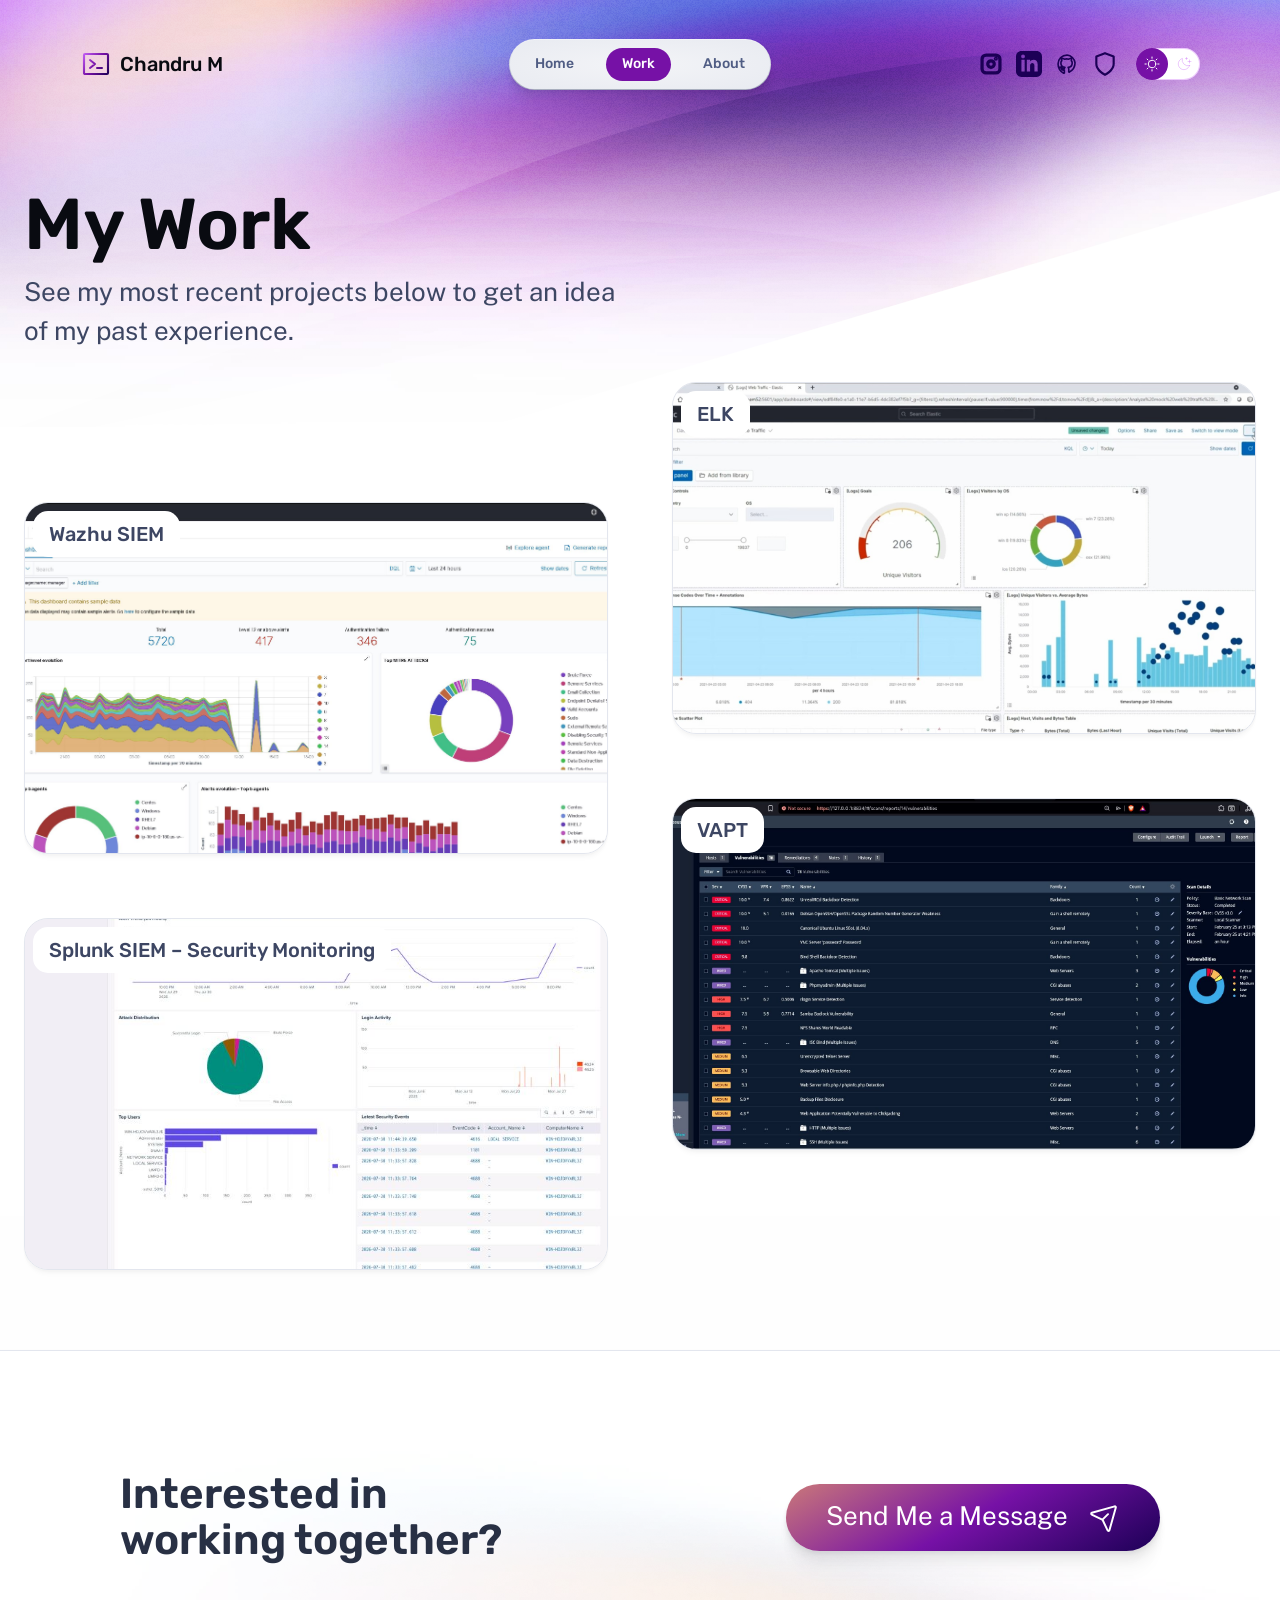
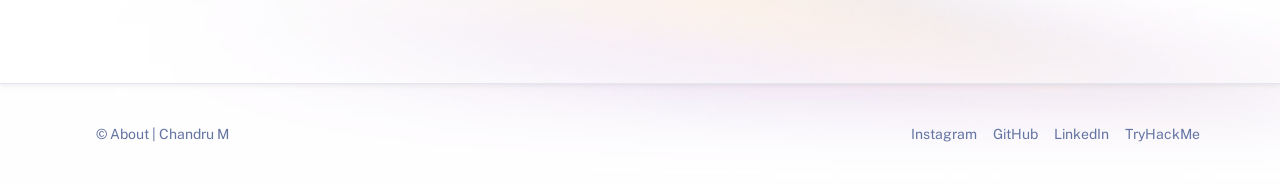
==== work/index.html @ 2ac4d1a2 "Final Commit" ====
<!-- This is the work page of Chandru M Portfolio website. It contains the work section and related content. -->
<!doctype html>
<html lang="en" data-astro-cid-37fxchfa>
  <head>
    <meta charset="UTF-8" />
    <meta
      name="description"
      property="og:description"
      content="Learn about Chandru M's most recent projects"
    />
    <meta name="viewport" content="width=device-width" />
    <meta name="generator" content="Astro v5.17.2" />
    <title>My Work | Chandru M</title>
    <link rel="icon" type="image/svg+xml" href="/favC.svg" />
    <link rel="preconnect" href="https://fonts.googleapis.com" />
    <link rel="preconnect" href="https://fonts.gstatic.com" crossorigin />
    <link
      href="https://fonts.googleapis.com/css2?family=Public+Sans:ital,wght@0,400;0,700;1,400&family=Rubik:wght@500;600&display=swap"
      rel="stylesheet"
    />
    <script>
      // This code is inlined in the head to make dark mode instant & blocking.
      const getThemePreference = () => {
        if (
          typeof localStorage !== "undefined" &&
          localStorage.getItem("theme")
        ) {
          return localStorage.getItem("theme");
        }
        return window.matchMedia("(prefers-color-scheme: dark)").matches
          ? "dark"
          : "light";
      };
      const isDark = getThemePreference() === "dark";
      document.documentElement.classList[isDark ? "add" : "remove"](
        "theme-dark",
      );

      if (typeof localStorage !== "undefined") {
        // Watch the document element and persist user preference when it changes.
        const observer = new MutationObserver(() => {
          const isDark =
            document.documentElement.classList.contains("theme-dark");
          localStorage.setItem("theme", isDark ? "dark" : "light");
        });
        observer.observe(document.documentElement, {
          attributes: true,
          attributeFilter: ["class"],
        });
      }
    </script>
    <style>
      a[data-astro-cid-balv45lp] {
        position: relative;
        display: flex;
        place-content: center;
        text-align: center;
        padding: 0.56em 2em;
        gap: 0.8em;
        color: var(--accent-text-over);
        text-decoration: none;
        line-height: 1.1;
        border-radius: 999rem;
        overflow: hidden;
        background: var(--gradient-accent-orange);
        box-shadow: var(--shadow-md);
        white-space: nowrap;
      }
      @media (min-width: 20em) {
        a[data-astro-cid-balv45lp] {
          font-size: var(--text-lg);
        }
      }
      a[data-astro-cid-balv45lp]:after {
        content: "";
        position: absolute;
        inset: 0;
        pointer-events: none;
        transition: background-color var(--theme-transition);
        mix-blend-mode: overlay;
      }
      a[data-astro-cid-balv45lp]:focus:after,
      a[data-astro-cid-balv45lp]:hover:after {
        background-color: hsla(var(--gray-999-basis), 0.3);
      }
      @media (min-width: 50em) {
        a[data-astro-cid-balv45lp] {
          padding: 1.125rem 2.5rem;
          font-size: var(--text-xl);
        }
      }
      aside[data-astro-cid-rcdzuq3a] {
        display: flex;
        flex-direction: column;
        align-items: center;
        gap: 3rem;
        border-top: 1px solid var(--gray-800);
        border-bottom: 1px solid var(--gray-800);
        padding: 5rem 1.5rem;
        background-color: var(--gray-999_40);
        box-shadow: var(--shadow-sm);
      }
      h2[data-astro-cid-rcdzuq3a] {
        font-size: var(--text-xl);
        text-align: center;
        max-width: 15ch;
      }
      @media (min-width: 50em) {
        aside[data-astro-cid-rcdzuq3a] {
          padding: 7.5rem;
          flex-direction: row;
          flex-wrap: wrap;
          justify-content: space-between;
        }
        h2[data-astro-cid-rcdzuq3a] {
          font-size: var(--text-3xl);
          text-align: left;
        }
      }
      .grid[data-astro-cid-vc5tsdmu] {
        display: grid;
        grid-auto-rows: 1fr;
        gap: 1rem;
        list-style: none;
        padding: 0;
      }
      .grid[data-astro-cid-vc5tsdmu].small {
        grid-template-columns: 1fr 1fr;
        gap: 1.5rem;
      }
      .grid[data-astro-cid-vc5tsdmu].small > :last-child:nth-child(odd) {
        grid-column: 1 / 3;
      }
      @media (min-width: 50em) {
        .grid[data-astro-cid-vc5tsdmu] {
          grid-template-columns: 1fr 1fr;
          gap: 4rem;
        }
        .grid[data-astro-cid-vc5tsdmu].offset {
          --row-offset: 7.5rem;
          padding-bottom: var(--row-offset);
        }
        .grid[data-astro-cid-vc5tsdmu].offset > :nth-child(odd) {
          transform: translateY(var(--row-offset));
        }
        .grid[data-astro-cid-vc5tsdmu].offset > :last-child:nth-child(odd) {
          grid-column: 2 / 3;
          transform: none;
        }
        .grid[data-astro-cid-vc5tsdmu].small {
          display: flex;
          flex-wrap: wrap;
          justify-content: center;
          gap: 2rem;
        }
        .grid[data-astro-cid-vc5tsdmu].small > * {
          flex-basis: 20rem;
        }
      }
      .card[data-astro-cid-lgkm4u2a] {
        display: grid;
        grid-template: auto 1fr / auto 1fr;
        height: 11rem;
        background: var(--gradient-subtle);
        border: 1px solid var(--gray-800);
        border-radius: 0.75rem;
        overflow: hidden;
        box-shadow: var(--shadow-sm);
        text-decoration: none;
        font-family: var(--font-brand);
        font-size: var(--text-lg);
        font-weight: 500;
        transition: box-shadow var(--theme-transition);
      }
      .card[data-astro-cid-lgkm4u2a]:hover {
        box-shadow: var(--shadow-md);
      }
      .title[data-astro-cid-lgkm4u2a] {
        grid-area: 1 / 1 / 2 / 2;
        z-index: 1;
        margin: 0.5rem;
        padding: 0.5rem 1rem;
        background: var(--gray-999);
        color: var(--gray-200);
        border-radius: 0.375rem;
      }
      img[data-astro-cid-lgkm4u2a] {
        grid-area: 1 / 1 / 3 / 3;
        width: 100%;
        height: 100%;
        object-fit: cover;
      }
      @media (min-width: 50em) {
        .card[data-astro-cid-lgkm4u2a] {
          height: 22rem;
          border-radius: 1.5rem;
        }
        .title[data-astro-cid-lgkm4u2a] {
          border-radius: 0.9375rem;
        }
      }
    </style>
    <link rel="stylesheet" href="/_astro/about.C0K0_6nf.css" />
    <style>
      svg[data-astro-cid-patnjmll] {
        vertical-align: middle;
        width: var(--size, 1em);
        height: var(--size, 1em);
      }
    </style>
  </head>
  <body data-astro-cid-37fxchfa>
    <div class="stack backgrounds" data-astro-cid-37fxchfa>
      <nav data-astro-cid-dmqpwcec>
        <div class="menu-header" data-astro-cid-dmqpwcec>
          <a href="/" class="site-title" data-astro-cid-dmqpwcec>
            <svg
              xmlns="http://www.w3.org/2000/svg"
              width="40"
              height="40"
              viewBox="0 0 256 256"
              aria-hidden="true"
              stroke="url(#icon-gradient-flffnf41)"
              fill="url(#icon-gradient-flffnf41)"
              style="--size: 1.6em"
              class="astro-patnjmll"
              data-astro-cid-patnjmll
            >
              <g data-astro-cid-patnjmll>
                <path
                  fill="none"
                  stroke-linecap="round"
                  stroke-linejoin="round"
                  stroke-width="16"
                  d="m80 96 40 32-40 32m56 0h40"
                />
                <rect
                  width="192"
                  height="160"
                  x="32"
                  y="48"
                  fill="none"
                  stroke-linecap="round"
                  stroke-linejoin="round"
                  stroke-width="16.97"
                  rx="8.5"
                />
              </g>
              <linearGradient
                id="icon-gradient-flffnf41"
                x1="23"
                x2="235"
                y1="43"
                y2="202"
                gradientUnits="userSpaceOnUse"
                data-astro-cid-patnjmll
              >
                <stop
                  stop-color="var(--gradient-stop-1)"
                  data-astro-cid-patnjmll
                ></stop>
                <stop
                  offset=".5"
                  stop-color="var(--gradient-stop-2)"
                  data-astro-cid-patnjmll
                ></stop>
                <stop
                  offset="1"
                  stop-color="var(--gradient-stop-3)"
                  data-astro-cid-patnjmll
                ></stop>
              </linearGradient>
            </svg>
            Chandru M
          </a>
          <menu-button data-astro-cid-dmqpwcec="true">
            <template data-astro-cid-dmqpwcec>
              <button
                class="menu-button"
                aria-expanded="false"
                data-astro-cid-dmqpwcec
              >
                <span class="sr-only" data-astro-cid-dmqpwcec>Menu</span>
                <svg
                  xmlns="http://www.w3.org/2000/svg"
                  width="40"
                  height="40"
                  viewBox="0 0 256 256"
                  aria-hidden="true"
                  stroke="currentcolor"
                  fill="currentcolor"
                  class="astro-patnjmll"
                  data-astro-cid-patnjmll
                >
                  <g data-astro-cid-patnjmll>
                    <path
                      stroke-linecap="round"
                      stroke-linejoin="round"
                      stroke-width="16"
                      d="M40 128h176M40 64h176M40 192h176"
                    />
                  </g>
                </svg>
              </button>
            </template>
          </menu-button>
        </div>
        <noscript>
          <ul class="nav-items" data-astro-cid-dmqpwcec>
            <li data-astro-cid-dmqpwcec>
              <a class="link" href="/" data-astro-cid-dmqpwcec> Home </a>
            </li>
            <li data-astro-cid-dmqpwcec>
              <a
                aria-current="page"
                class="link"
                href="/work/"
                data-astro-cid-dmqpwcec
              >
                Work
              </a>
            </li>
            <li data-astro-cid-dmqpwcec>
              <a class="link" href="/about/" data-astro-cid-dmqpwcec> About </a>
            </li>
          </ul>
        </noscript>
        <noscript>
          <div class="menu-footer" data-astro-cid-dmqpwcec>
            <div class="socials" data-astro-cid-dmqpwcec>
              <a
                href="https://www.instagram.com/chan.callisto"
                class="social"
                data-astro-cid-dmqpwcec
              >
                <span class="sr-only" data-astro-cid-dmqpwcec>Instagram</span>
                <svg
                  xmlns="http://www.w3.org/2000/svg"
                  width="40"
                  height="40"
                  viewBox="0 0 256 256"
                  aria-hidden="true"
                  stroke="currentcolor"
                  fill="currentcolor"
                  class="astro-patnjmll"
                  data-astro-cid-patnjmll
                >
                  <g data-astro-cid-patnjmll>
                    <path
                      fill="none"
                      stroke-linecap="round"
                      stroke-linejoin="round"
                      stroke-width="16"
                      d="M176,32H80A48,48,0,0,0,32,80v96a48,48,0,0,0,48,48h96a48,48,0,0,0,48-48V80A48,48,0,0,0,176,32Zm32,144a32,32,0,0,1-32,32H80a32,32,0,0,1-32-32V80A32,32,0,0,1,80,48h96a32,32,0,0,1,32,32ZM128,88a40,40,0,1,0,40,40A40,40,0,0,0,128,88Zm0,64a24,24,0,1,1,24-24A24,24,0,0,1,128,152ZM188,76a12,12,0,1,1-12-12A12,12,0,0,1,188,76Z"
                    />
                  </g>
                </svg>
              </a>
              <a
                href="https://www.linkedin.com/in/mchandruchan/"
                class="social"
                data-astro-cid-dmqpwcec
              >
                <span class="sr-only" data-astro-cid-dmqpwcec>LinkedIn</span>
                <svg
                  xmlns="http://www.w3.org/2000/svg"
                  width="40"
                  height="40"
                  viewBox="0 0 24 24"
                  aria-hidden="true"
                  fill="currentcolor"
                  class="astro-patnjmll"
                  data-astro-cid-patnjmll
                >
                  <g data-astro-cid-patnjmll>
                    <path
                      d="M19 0h-14c-2.761 0-5 2.239-5 5v14c0 2.761 2.239 5 5 5h14c2.762 0 5-2.239 5-5v-14c0-2.761-2.238-5-5-5zm-11 19h-3v-11h3v11zm-1.5-12.268c-.966 0-1.75-.79-1.75-1.764s.784-1.764 1.75-1.764 1.75.79 1.75 1.764-.783 1.764-1.75 1.764zm13.5 12.268h-3v-5.604c0-3.368-4-3.113-4 0v5.604h-3v-11h3v1.765c1.396-2.586 7-2.777 7 2.476v6.759z"
                    />
                  </g>
                </svg>
              </a>
              <a
                href="https://github.com/mchandru-root"
                class="social"
                data-astro-cid-dmqpwcec
              >
                <span class="sr-only" data-astro-cid-dmqpwcec>GitHub</span>
                <svg
                  xmlns="http://www.w3.org/2000/svg"
                  width="40"
                  height="40"
                  viewBox="0 0 256 256"
                  aria-hidden="true"
                  stroke="currentcolor"
                  fill="currentcolor"
                  class="astro-patnjmll"
                  data-astro-cid-patnjmll
                >
                  <g data-astro-cid-patnjmll>
                    <path
                      fill="none"
                      stroke-linecap="round"
                      stroke-linejoin="round"
                      stroke-width="16"
                      d="M128,40A88,88,0,0,0,40,128c0,39.5,22.7,73.6,55.4,90.4a4.4,4.4,0,0,0,6.6-4.1V187.1c-24.5,5.3-29.7-11.8-29.7-11.8-4-10.2-9.8-12.9-9.8-12.9-8-5.5.6-5.4.6-5.4,8.8.6,13.5,9.1,13.5,9.1,7.9,13.5,20.7,9.6,25.7,7.3,0.8-5.7,3.1-9.6,5.6-11.8-19.5-2.2-40.1-9.8-40.1-43.5,0-9.6,3.4-17.4,9.1-23.5-0.9-2.2-3.9-11.1.9-23.1,0,0,7.4-2.4,24.2,9a84.4,84.4,0,0,1,44,0c16.8-11.4,24.2-9,24.2-9,4.8,12,.8,20.9,0,23.1,5.7,6.1,9.1,13.9,9.1,23.5,0,33.8-20.6,41.2-40.2,43.4,3.2,2.8,6.1,8.2,6.1,16.6v24.6a4.4,4.4,0,0,0,6.6,4.1c32.7-16.8,55.4-50.9,55.4-90.4A88,88,0,0,0,128,40Z"
                    />
                  </g>
                </svg>
              </a>
              <a
                href="https://tryhackme.com/p/ROOT51"
                class="social"
                data-astro-cid-dmqpwcec
              >
                <span class="sr-only" data-astro-cid-dmqpwcec>TryHackMe</span>
                <svg
                  xmlns="http://www.w3.org/2000/svg"
                  width="40"
                  height="40"
                  viewBox="0 0 24 24"
                  aria-hidden="true"
                  fill="none"
                  stroke="currentcolor"
                  stroke-width="2"
                  stroke-linecap="round"
                  stroke-linejoin="round"
                  class="astro-patnjmll"
                  data-astro-cid-patnjmll
                >
                  <path d="M12 22s8-4 8-10V5l-8-3-8 3v7c0 6 8 10 8 10z" />
                </svg>
              </a>
            </div>
          </div>
        </noscript>
        <div id="menu-content" hidden data-astro-cid-dmqpwcec>
          <ul class="nav-items" data-astro-cid-dmqpwcec>
            <li data-astro-cid-dmqpwcec>
              <a class="link" href="/" data-astro-cid-dmqpwcec> Home </a>
            </li>
            <li data-astro-cid-dmqpwcec>
              <a
                aria-current="page"
                class="link"
                href="/work/"
                data-astro-cid-dmqpwcec
              >
                Work
              </a>
            </li>
            <li data-astro-cid-dmqpwcec>
              <a class="link" href="/about/" data-astro-cid-dmqpwcec> About </a>
            </li>
          </ul>
          <div class="menu-footer" data-astro-cid-dmqpwcec>
            <div class="socials" data-astro-cid-dmqpwcec>
              <a
                href="https://www.instagram.com/chan.callisto"
                class="social"
                data-astro-cid-dmqpwcec
              >
                <span class="sr-only" data-astro-cid-dmqpwcec>Instagram</span>
                <svg
                  xmlns="http://www.w3.org/2000/svg"
                  width="40"
                  height="40"
                  viewBox="0 0 256 256"
                  aria-hidden="true"
                  stroke="currentcolor"
                  fill="currentcolor"
                  class="astro-patnjmll"
                  data-astro-cid-patnjmll
                >
                  <g data-astro-cid-patnjmll>
                    <path
                      fill="none"
                      stroke-linecap="round"
                      stroke-linejoin="round"
                      stroke-width="16"
                      d="M176,32H80A48,48,0,0,0,32,80v96a48,48,0,0,0,48,48h96a48,48,0,0,0,48-48V80A48,48,0,0,0,176,32Zm32,144a32,32,0,0,1-32,32H80a32,32,0,0,1-32-32V80A32,32,0,0,1,80,48h96a32,32,0,0,1,32,32ZM128,88a40,40,0,1,0,40,40A40,40,0,0,0,128,88Zm0,64a24,24,0,1,1,24-24A24,24,0,0,1,128,152ZM188,76a12,12,0,1,1-12-12A12,12,0,0,1,188,76Z"
                    />
                  </g>
                </svg>
              </a>
              <a
                href="https://www.linkedin.com/in/mchandruchan/"
                class="social"
                data-astro-cid-dmqpwcec
              >
                <span class="sr-only" data-astro-cid-dmqpwcec>LinkedIn</span>
                <svg
                  xmlns="http://www.w3.org/2000/svg"
                  width="40"
                  height="40"
                  viewBox="0 0 24 24"
                  aria-hidden="true"
                  fill="currentcolor"
                  class="astro-patnjmll"
                  data-astro-cid-patnjmll
                >
                  <g data-astro-cid-patnjmll>
                    <path
                      d="M19 0h-14c-2.761 0-5 2.239-5 5v14c0 2.761 2.239 5 5 5h14c2.762 0 5-2.239 5-5v-14c0-2.761-2.238-5-5-5zm-11 19h-3v-11h3v11zm-1.5-12.268c-.966 0-1.75-.79-1.75-1.764s.784-1.764 1.75-1.764 1.75.79 1.75 1.764-.783 1.764-1.75 1.764zm13.5 12.268h-3v-5.604c0-3.368-4-3.113-4 0v5.604h-3v-11h3v1.765c1.396-2.586 7-2.777 7 2.476v6.759z"
                    />
                  </g>
                </svg>
              </a>
              <a
                href="https://github.com/mchandru-root"
                class="social"
                data-astro-cid-dmqpwcec
              >
                <span class="sr-only" data-astro-cid-dmqpwcec>GitHub</span>
                <svg
                  xmlns="http://www.w3.org/2000/svg"
                  width="40"
                  height="40"
                  viewBox="0 0 256 256"
                  aria-hidden="true"
                  stroke="currentcolor"
                  fill="currentcolor"
                  class="astro-patnjmll"
                  data-astro-cid-patnjmll
                >
                  <g data-astro-cid-patnjmll>
                    <path
                      fill="none"
                      stroke-linecap="round"
                      stroke-linejoin="round"
                      stroke-width="16"
                      d="M128,40A88,88,0,0,0,40,128c0,39.5,22.7,73.6,55.4,90.4a4.4,4.4,0,0,0,6.6-4.1V187.1c-24.5,5.3-29.7-11.8-29.7-11.8-4-10.2-9.8-12.9-9.8-12.9-8-5.5.6-5.4.6-5.4,8.8.6,13.5,9.1,13.5,9.1,7.9,13.5,20.7,9.6,25.7,7.3,0.8-5.7,3.1-9.6,5.6-11.8-19.5-2.2-40.1-9.8-40.1-43.5,0-9.6,3.4-17.4,9.1-23.5-0.9-2.2-3.9-11.1.9-23.1,0,0,7.4-2.4,24.2,9a84.4,84.4,0,0,1,44,0c16.8-11.4,24.2-9,24.2-9,4.8,12,.8,20.9,0,23.1,5.7,6.1,9.1,13.9,9.1,23.5,0,33.8-20.6,41.2-40.2,43.4,3.2,2.8,6.1,8.2,6.1,16.6v24.6a4.4,4.4,0,0,0,6.6,4.1c32.7-16.8,55.4-50.9,55.4-90.4A88,88,0,0,0,128,40Z"
                    />
                  </g>
                </svg>
              </a>
              <a
                href="https://tryhackme.com/p/ROOT51"
                class="social"
                data-astro-cid-dmqpwcec
              >
                <span class="sr-only" data-astro-cid-dmqpwcec>TryHackMe</span>
                <svg
                  xmlns="http://www.w3.org/2000/svg"
                  width="40"
                  height="40"
                  viewBox="0 0 24 24"
                  aria-hidden="true"
                  fill="none"
                  stroke="currentcolor"
                  stroke-width="2"
                  stroke-linecap="round"
                  stroke-linejoin="round"
                  class="astro-patnjmll"
                  data-astro-cid-patnjmll
                >
                  <path d="M12 22s8-4 8-10V5l-8-3-8 3v7c0 6 8 10 8 10z" />
                </svg>
              </a>
            </div>
            <div class="theme-toggle" data-astro-cid-dmqpwcec>
              <theme-toggle data-astro-cid-x3pjskd3="true">
                <button data-astro-cid-x3pjskd3>
                  <span class="sr-only" data-astro-cid-x3pjskd3
                    >Dark theme</span
                  >
                  <span class="icon light" data-astro-cid-x3pjskd3
                    ><svg
                      xmlns="http://www.w3.org/2000/svg"
                      width="40"
                      height="40"
                      viewBox="0 0 256 256"
                      aria-hidden="true"
                      stroke="currentcolor"
                      fill="currentcolor"
                      class="astro-patnjmll"
                      data-astro-cid-patnjmll
                    >
                      <g data-astro-cid-patnjmll>
                        <circle
                          cx="128"
                          cy="128"
                          r="60"
                          fill="none"
                          stroke-linecap="round"
                          stroke-linejoin="round"
                          stroke-width="16"
                        />
                        <path
                          fill="none"
                          stroke-linecap="round"
                          stroke-linejoin="round"
                          stroke-width="16"
                          d="M128 36V16M63 63 49 49m-13 79H16m47 65-14 14m79 13v20m65-47 14 14m13-79h20m-47-65 14-14"
                        />
                      </g>
                    </svg>
                  </span>
                  <span class="icon dark" data-astro-cid-x3pjskd3
                    ><svg
                      xmlns="http://www.w3.org/2000/svg"
                      width="40"
                      height="40"
                      viewBox="0 0 256 256"
                      aria-hidden="true"
                      stroke="currentcolor"
                      fill="currentcolor"
                      class="astro-patnjmll"
                      data-astro-cid-patnjmll
                    >
                      <g data-astro-cid-patnjmll>
                        <path
                          fill="none"
                          stroke-linecap="round"
                          stroke-linejoin="round"
                          stroke-width="16"
                          d="M216 112V64m24 24h-48m-24-64v32m16-16h-32m65 113A92 92 0 0 1 103 39h0a92 92 0 1 0 114 114Z"
                        />
                      </g>
                    </svg>
                  </span>
                </button>
              </theme-toggle>
              <script type="module">
                class n extends HTMLElement {
                  constructor() {
                    super();
                    const e = this.querySelector("button"),
                      t = (s) => {
                        (document.documentElement.classList[
                          s ? "add" : "remove"
                        ]("theme-dark"),
                          e.setAttribute("aria-pressed", String(s)));
                      };
                    (e.addEventListener("click", () => t(!this.isDark())),
                      t(this.isDark()));
                  }
                  isDark() {
                    return document.documentElement.classList.contains(
                      "theme-dark",
                    );
                  }
                }
                customElements.define("theme-toggle", n);
              </script>
            </div>
          </div>
        </div>
      </nav>
      <script type="module">
        class i extends HTMLElement {
          constructor() {
            (super(),
              this.appendChild(
                this.querySelector("template").content.cloneNode(!0),
              ));
            const n = this.querySelector("button"),
              t = document.getElementById("menu-content");
            ((t.hidden = !0), t.classList.add("menu-content"));
            const d = (e) => {
              (n.setAttribute("aria-expanded", e ? "true" : "false"),
                (t.hidden = !e));
            };
            n.addEventListener("click", () => d(t.hidden));
            const s = (e) => {
                (d(e.matches), (n.hidden = e.matches));
              },
              c = window.matchMedia("(min-width: 50em)");
            (s(c), c.addEventListener("change", s));
          }
        }
        customElements.define("menu-button", i);
      </script>
      <div class="stack gap-20">
        <main class="wrapper stack gap-8">
          <div class="hero stack gap-4 start" data-astro-cid-bbe6dxrz>
            <div class="stack gap-2" data-astro-cid-bbe6dxrz>
              <h1 class="title" data-astro-cid-bbe6dxrz>My Work</h1>
              <p class="tagline" data-astro-cid-bbe6dxrz>
                See my most recent projects below to get an idea of my past
                experience.
              </p>
            </div>
          </div>
          <ul class="grid offset" data-astro-cid-vc5tsdmu>
            <li>
              <a
                class="card"
                href="/work/nested/duvet-genius"
                data-astro-cid-lgkm4u2a
              >
                <span class="title" data-astro-cid-lgkm4u2a>Wazhu SIEM</span>
                <img
                  src="/assets/wazhu.jpg"
                  alt="Pearls of silky soft white cotton, bubble up under vibrant lighting"
                  loading="lazy"
                  decoding="async"
                  data-astro-cid-lgkm4u2a
                />
              </a>
            </li>
            <li>
              <a
                class="card"
                href="/work/markdown-mystery-tour"
                data-astro-cid-lgkm4u2a
              >
                <span class="title" data-astro-cid-lgkm4u2a
                  >ELK</span
                >
                <img
                  src="/assets/elk.jpg"
                  alt="Iridescent ripples of a bright blue and pink liquid"
                  loading="lazy"
                  decoding="async"
                  data-astro-cid-lgkm4u2a
                />
              </a>
            </li>
            <li>
              <a class="card" href="/work/bloom-box" data-astro-cid-lgkm4u2a>
                <span class="title" data-astro-cid-lgkm4u2a>Splunk SIEM – Security Monitoring</span>
                <img
                  src="/assets/splunk.jpg"
                  alt="A bright pink sheet of paper used to wrap flowers curves in front of rich blue background"
                  loading="lazy"
                  decoding="async"
                  data-astro-cid-lgkm4u2a
                />
              </a>
            </li>
            <li>
              <a class="card" href="/work/h20" data-astro-cid-lgkm4u2a>
                <span class="title" data-astro-cid-lgkm4u2a>VAPT</span>
                <img
                  src="/assets/nessus.jpg"
                  alt="Soft pink and baby blue water ripples together in a subtle texture."
                  loading="lazy"
                  decoding="async"
                  data-astro-cid-lgkm4u2a
                />
              </a>
            </li>
          </ul>
        </main>
        <aside data-astro-cid-rcdzuq3a>
          <h2 data-astro-cid-rcdzuq3a>Interested in working together?</h2>
          <a href="mailto:mchandru.root@gmail.com" data-astro-cid-balv45lp>
            Send Me a Message
            <svg
              xmlns="http://www.w3.org/2000/svg"
              width="40"
              height="40"
              viewBox="0 0 256 256"
              aria-hidden="true"
              stroke="currentcolor"
              fill="currentcolor"
              style="--size: 1.2em"
              class="astro-patnjmll"
              data-astro-cid-patnjmll
            >
              <g data-astro-cid-patnjmll>
                <path
                  fill="none"
                  stroke-linecap="round"
                  stroke-linejoin="round"
                  stroke-width="16"
                  d="M210.3 35.9 23.9 88.4a8 8 0 0 0-1.2 15l85.6 40.5a7.8 7.8 0 0 1 3.8 3.8l40.5 85.6a8 8 0 0 0 15-1.2l52.5-186.4a7.9 7.9 0 0 0-9.8-9.8Zm-99.4 109.2 45.2-45.2"
                />
              </g>
            </svg>
          </a>
        </aside>
      </div>
      <footer data-astro-cid-sz7xmlte>
        <div class="group" data-astro-cid-sz7xmlte>
          <p data-astro-cid-sz7xmlte></p>
          <p data-astro-cid-sz7xmlte>&copy; About | Chandru M</p>
        </div>
        <p class="socials" data-astro-cid-sz7xmlte>
          <a
            href="https://www.instagram.com/chan.callisto"
            data-astro-cid-sz7xmlte
          >
            Instagram</a
          >
          <a href="https://github.com/mchandru-root" data-astro-cid-sz7xmlte>
            GitHub</a
          >
          <a
            href="https://www.linkedin.com/in/mchandruchan/"
            data-astro-cid-sz7xmlte
          >
            LinkedIn</a
          >
          <a href="https://tryhackme.com/p/ROOT51" data-astro-cid-sz7xmlte>
            TryHackMe</a
          >
        </p>
      </footer>
    </div>
    <script type="module">
      addEventListener("load", () =>
        document.documentElement.classList.add("loaded"),
      );
    </script>
  </body>
</html>
---- _astro/about.C0K0_6nf.css ----
.hero[data-astro-cid-bbe6dxrz] {
    font-size: var(--text-lg);
    text-align: center
}

.title[data-astro-cid-bbe6dxrz],
.tagline[data-astro-cid-bbe6dxrz] {
    max-width: 37ch;
    margin-inline: auto
}

.title[data-astro-cid-bbe6dxrz] {
    font-size: var(--text-3xl);
    color: var(--gray-0)
}

@media(min-width:50em) {
    .hero[data-astro-cid-bbe6dxrz] {
        font-size: var(--text-xl)
    }

    .start[data-astro-cid-bbe6dxrz] {
        text-align: start
    }

    .start[data-astro-cid-bbe6dxrz] .title[data-astro-cid-bbe6dxrz],
    .start[data-astro-cid-bbe6dxrz] .tagline[data-astro-cid-bbe6dxrz] {
        margin-inline: unset
    }

    .title[data-astro-cid-bbe6dxrz] {
        font-size: var(--text-5xl)
    }
}

footer[data-astro-cid-sz7xmlte] {
    display: flex;
    flex-direction: column;
    gap: 3rem;
    margin-top: auto;
    padding: 3rem 2rem;
    text-align: center;
    color: var(--gray-400);
    font-size: var(--text-sm)
}

footer[data-astro-cid-sz7xmlte] a[data-astro-cid-sz7xmlte] {
    color: var(--gray-400);
    text-decoration: 1px solid underline transparent;
    text-underline-offset: .25em;
    transition: text-decoration-color var(--theme-transition)
}

footer[data-astro-cid-sz7xmlte] a[data-astro-cid-sz7xmlte]:hover,
footer[data-astro-cid-sz7xmlte] a[data-astro-cid-sz7xmlte]:focus {
    text-decoration-color: currentColor
}

.group[data-astro-cid-sz7xmlte] {
    display: flex;
    flex-direction: column;
    gap: .5rem
}

.socials[data-astro-cid-sz7xmlte] {
    display: flex;
    justify-content: center;
    gap: 1rem;
    flex-wrap: wrap
}

@media(min-width:50em) {
    footer[data-astro-cid-sz7xmlte] {
        flex-direction: row;
        justify-content: space-between;
        padding: 2.5rem 5rem
    }

    .group[data-astro-cid-sz7xmlte] {
        flex-direction: row;
        gap: 1rem;
        flex-wrap: wrap
    }

    .socials[data-astro-cid-sz7xmlte] {
        justify-content: flex-end
    }
}

:root {
    --gray-0: #090b11;
    --gray-50: #141925;
    --gray-100: #283044;
    --gray-200: #3d4663;
    --gray-300: #505d84;
    --gray-400: #6474a2;
    --gray-500: #8490b5;
    --gray-600: #a3acc8;
    --gray-700: #c3cadb;
    --gray-800: #e3e6ee;
    --gray-900: #f3f4f7;
    --gray-999-basis: 0, 0%, 100%;
    --gray-999_40: hsla(var(--gray-999-basis), .4);
    --gray-999: #ffffff;
    --accent-light: #c561f6;
    --accent-regular: #7611a6;
    --accent-dark: #1c0056;
    --accent-overlay: hsla(280, 89%, 67%, .33);
    --accent-subtle-overlay: var(--accent-overlay);
    --accent-text-over: var(--gray-999);
    --link-color: var(--accent-regular);
    --gradient-stop-1: var(--accent-light);
    --gradient-stop-2: var(--accent-regular);
    --gradient-stop-3: var(--accent-dark);
    --gradient-subtle: linear-gradient(150deg, var(--gray-900) 19%, var(--gray-999) 150%);
    --gradient-accent: linear-gradient(150deg, var(--gradient-stop-1), var(--gradient-stop-2), var(--gradient-stop-3));
    --gradient-accent-orange: linear-gradient(150deg, #ca7879, var(--accent-regular), var(--accent-dark));
    --gradient-stroke: linear-gradient(180deg, var(--gray-900), var(--gray-700));
    --shadow-sm: 0px 6px 3px rgba(9, 11, 17, .01), 0px 4px 2px rgba(9, 11, 17, .01), 0px 2px 2px rgba(9, 11, 17, .02), 0px 0px 1px rgba(9, 11, 17, .03);
    --shadow-md: 0px 28px 11px rgba(9, 11, 17, .01), 0px 16px 10px rgba(9, 11, 17, .03), 0px 7px 7px rgba(9, 11, 17, .05), 0px 2px 4px rgba(9, 11, 17, .06);
    --shadow-lg: 0px 62px 25px rgba(9, 11, 17, .01), 0px 35px 21px rgba(9, 11, 17, .05), 0px 16px 16px rgba(9, 11, 17, .1), 0px 4px 9px rgba(9, 11, 17, .12);
    --text-sm: .875rem;
    --text-base: 1rem;
    --text-md: 1.125rem;
    --text-lg: 1.25rem;
    --text-xl: 1.625rem;
    --text-2xl: 2.125rem;
    --text-3xl: 2.625rem;
    --text-4xl: 3.5rem;
    --text-5xl: 4.5rem;
    --font-system: system-ui, -apple-system, BlinkMacSystemFont, "Segoe UI", Roboto, Oxygen, Ubuntu, Cantarell, "Open Sans", "Helvetica Neue", sans-serif;
    --font-body: "Public Sans", var(--font-system);
    --font-brand: Rubik, var(--font-system);
    --theme-transition: .2s ease-in-out
}

:root.theme-dark {
    --gray-0: #ffffff;
    --gray-50: #f3f4f7;
    --gray-100: #e3e6ee;
    --gray-200: #c3cadb;
    --gray-300: #a3acc8;
    --gray-400: #8490b5;
    --gray-500: #6474a2;
    --gray-600: #505d84;
    --gray-700: #3d4663;
    --gray-800: #283044;
    --gray-900: #141925;
    --gray-999-basis: 225, 31%, 5%;
    --gray-999: #090b11;
    --accent-light: #1c0056;
    --accent-regular: #7611a6;
    --accent-dark: #c561f6;
    --accent-overlay: hsla(280, 89%, 67%, .33);
    --accent-subtle-overlay: hsla(281, 81%, 36%, .33);
    --accent-text-over: var(--gray-0);
    --link-color: var(--accent-dark);
    --gradient-stop-1: #4c11c6;
    --gradient-subtle: linear-gradient(150deg, var(--gray-900) 19%, var(--gray-999) 81%);
    --gradient-accent-orange: linear-gradient(150deg, #ca7879, var(--accent-regular), var(--accent-light));
    --gradient-stroke: linear-gradient(180deg, var(--gray-600), var(--gray-800));
    --shadow-sm: 0px 6px 3px rgba(255, 255, 255, .01), 0px 4px 2px rgba(255, 255, 255, .01), 0px 2px 2px rgba(255, 255, 255, .02), 0px 0px 1px rgba(255, 255, 255, .03);
    --shadow-md: 0px 28px 11px rgba(255, 255, 255, .01), 0px 16px 10px rgba(255, 255, 255, .03), 0px 7px 7px rgba(255, 255, 255, .05), 0px 2px 4px rgba(255, 255, 255, .06);
    --shadow-lg: 0px 62px 25px rgba(255, 255, 255, .01), 0px 35px 21px rgba(255, 255, 255, .05), 0px 16px 16px rgba(255, 255, 255, .1), 0px 4px 9px rgba(255, 255, 255, .12)
}

html,
body {
    min-height: 100%;
    overflow-x: hidden
}

body {
    background-color: var(--gray-999);
    color: var(--gray-200);
    font-family: var(--font-body);
    -webkit-font-smoothing: antialiased;
    line-height: 1.5
}

*,
*:after,
*:before {
    box-sizing: border-box;
    margin: 0
}

img {
    max-width: 100%;
    height: auto
}

a {
    color: var(--link-color)
}

h1,
h2,
h3,
h4,
h5 {
    line-height: 1.1;
    font-family: var(--font-brand);
    font-weight: 600;
    color: var(--gray-100)
}

h1 {
    font-size: var(--text-5xl)
}

h2 {
    font-size: var(--text-4xl)
}

h3 {
    font-size: var(--text-3xl)
}

h4 {
    font-size: var(--text-2xl)
}

h5 {
    font-size: var(--text-xl)
}

.sr-only {
    position: absolute;
    width: 1px;
    height: 1px;
    padding: 0;
    margin: -1px;
    overflow: hidden;
    clip: rect(0, 0, 0, 0);
    white-space: nowrap;
    border-width: 0
}

.wrapper {
    width: 100%;
    max-width: 83rem;
    margin-inline: auto;
    padding-inline: 1.5rem
}

.stack {
    display: flex;
    flex-direction: column
}

.gap-2 {
    gap: .5rem
}

.gap-4 {
    gap: 1rem
}

.gap-8 {
    gap: 2rem
}

.gap-10 {
    gap: 2.5rem
}

.gap-15 {
    gap: 3.75rem
}

.gap-20 {
    gap: 5rem
}

.gap-30 {
    gap: 7.5rem
}

.gap-48 {
    gap: 12rem
}

@media(min-width:50em) {
    .lg\:gap-2 {
        gap: .5rem
    }

    .lg\:gap-4 {
        gap: 1rem
    }

    .lg\:gap-8 {
        gap: 2rem
    }

    .lg\:gap-10 {
        gap: 2.5rem
    }

    .lg\:gap-15 {
        gap: 3.75rem
    }

    .lg\:gap-20 {
        gap: 5rem
    }

    .lg\:gap-30 {
        gap: 7.5rem
    }

    .lg\:gap-48 {
        gap: 12rem
    }
}

button[data-astro-cid-x3pjskd3] {
    display: flex;
    border: 0;
    border-radius: 999rem;
    padding: 0;
    background-color: var(--gray-999);
    box-shadow: inset 0 0 0 1px var(--accent-overlay);
    cursor: pointer
}

.icon[data-astro-cid-x3pjskd3] {
    z-index: 1;
    position: relative;
    display: flex;
    padding: .5rem;
    width: 2rem;
    height: 2rem;
    font-size: 1rem;
    color: var(--accent-overlay)
}

.icon[data-astro-cid-x3pjskd3].light:before {
    content: "";
    z-index: -1;
    position: absolute;
    inset: 0;
    background-color: var(--accent-regular);
    border-radius: 999rem
}

.theme-dark .icon[data-astro-cid-x3pjskd3].light:before {
    transform: translate(100%)
}

.theme-dark .icon[data-astro-cid-x3pjskd3].dark,
html:not(.theme-dark) .icon[data-astro-cid-x3pjskd3].light,
button[data-astro-cid-x3pjskd3][aria-pressed=false] .icon[data-astro-cid-x3pjskd3].light {
    color: var(--accent-text-over)
}

@media(prefers-reduced-motion:no-preference) {

    .icon[data-astro-cid-x3pjskd3],
    .icon[data-astro-cid-x3pjskd3].light:before {
        transition: transform var(--theme-transition), color var(--theme-transition)
    }
}

@media(forced-colors:active) {
    .icon[data-astro-cid-x3pjskd3].light:before {
        background-color: SelectedItem
    }
}

nav[data-astro-cid-dmqpwcec] {
    z-index: 9999;
    position: relative;
    font-family: var(--font-brand);
    font-weight: 500;
    margin-bottom: 3.5rem
}

.menu-header[data-astro-cid-dmqpwcec] {
    display: flex;
    justify-content: space-between;
    gap: .5rem;
    padding: 1.5rem
}

.site-title[data-astro-cid-dmqpwcec] {
    display: flex;
    gap: .5rem;
    align-items: center;
    line-height: 1.1;
    color: var(--gray-0);
    text-decoration: none
}

.menu-button[data-astro-cid-dmqpwcec] {
    position: relative;
    display: flex;
    border: 0;
    border-radius: 999rem;
    padding: .5rem;
    font-size: 1.5rem;
    color: var(--gray-300);
    background: radial-gradient(var(--gray-900), var(--gray-800) 150%);
    box-shadow: var(--shadow-md)
}

.menu-button[data-astro-cid-dmqpwcec][aria-expanded=true] {
    color: var(--gray-0);
    background: linear-gradient(180deg, var(--gray-600), transparent), radial-gradient(var(--gray-900), var(--gray-800) 150%)
}

.menu-button[data-astro-cid-dmqpwcec][hidden] {
    display: none
}

.menu-button[data-astro-cid-dmqpwcec]:before {
    position: absolute;
    inset: -1px;
    content: "";
    background: var(--gradient-stroke);
    border-radius: 999rem;
    z-index: -1
}

.menu-content[data-astro-cid-dmqpwcec] {
    position: absolute;
    left: 0;
    right: 0
}

.nav-items[data-astro-cid-dmqpwcec] {
    margin: 0;
    display: flex;
    flex-direction: column;
    gap: 1rem;
    font-size: var(--text-md);
    line-height: 1.2;
    list-style: none;
    padding: 2rem;
    background-color: var(--gray-999);
    border-bottom: 1px solid var(--gray-800)
}

.link[data-astro-cid-dmqpwcec] {
    display: inline-block;
    color: var(--gray-300);
    text-decoration: none
}

.link[data-astro-cid-dmqpwcec][aria-current] {
    color: var(--gray-0)
}

.menu-footer[data-astro-cid-dmqpwcec] {
    --icon-size: var(--text-xl);
    --icon-padding: .5rem;
    display: flex;
    justify-content: space-between;
    gap: .75rem;
    padding: 1.5rem 2rem 1.5rem 1.5rem;
    background-color: var(--gray-999);
    border-radius: 0 0 .75rem .75rem;
    box-shadow: var(--shadow-lg)
}

.socials[data-astro-cid-dmqpwcec] {
    display: flex;
    flex-wrap: wrap;
    gap: .625rem;
    font-size: var(--icon-size)
}

.social[data-astro-cid-dmqpwcec] {
    display: flex;
    padding: var(--icon-padding);
    text-decoration: none;
    color: var(--accent-dark);
    transition: color var(--theme-transition)
}

.social[data-astro-cid-dmqpwcec]:hover,
.social[data-astro-cid-dmqpwcec]:focus {
    color: var(--accent-text-over)
}

.theme-toggle[data-astro-cid-dmqpwcec] {
    display: flex;
    align-items: center;
    height: calc(var(--icon-size) + 2 * var(--icon-padding))
}

@media(min-width:50em) {
    nav[data-astro-cid-dmqpwcec] {
        display: grid;
        grid-template-columns: 1fr auto 1fr;
        align-items: center;
        padding: 2.5rem 5rem;
        gap: 1rem
    }

    .menu-header[data-astro-cid-dmqpwcec] {
        padding: 0
    }

    .site-title[data-astro-cid-dmqpwcec] {
        font-size: var(--text-lg)
    }

    .menu-content[data-astro-cid-dmqpwcec] {
        display: contents
    }

    .nav-items[data-astro-cid-dmqpwcec] {
        position: relative;
        flex-direction: row;
        font-size: var(--text-sm);
        border-radius: 999rem;
        border: 0;
        padding: .5rem .5625rem;
        background: radial-gradient(var(--gray-900), var(--gray-800) 150%);
        box-shadow: var(--shadow-md)
    }

    .nav-items[data-astro-cid-dmqpwcec]:before {
        position: absolute;
        inset: -1px;
        content: "";
        background: var(--gradient-stroke);
        border-radius: 999rem;
        z-index: -1
    }

    .link[data-astro-cid-dmqpwcec] {
        padding: .5rem 1rem;
        border-radius: 999rem;
        transition: color var(--theme-transition), background-color var(--theme-transition)
    }

    .link[data-astro-cid-dmqpwcec]:hover,
    .link[data-astro-cid-dmqpwcec]:focus {
        color: var(--gray-100);
        background-color: var(--accent-subtle-overlay)
    }

    .link[data-astro-cid-dmqpwcec][aria-current=page] {
        color: var(--accent-text-over);
        background-color: var(--accent-regular)
    }

    .menu-footer[data-astro-cid-dmqpwcec] {
        --icon-padding: .375rem;
        justify-self: flex-end;
        align-items: center;
        padding: 0;
        background-color: transparent;
        box-shadow: none
    }

    .socials[data-astro-cid-dmqpwcec] {
        display: none
    }
}

@media(min-width:60em) {
    .socials[data-astro-cid-dmqpwcec] {
        display: flex;
        justify-content: flex-end;
        gap: 0
    }
}

@media(forced-colors:active) {
    .link[data-astro-cid-dmqpwcec][aria-current=page] {
        color: SelectedItem
    }
}

:root {
    --_placeholder-bg: linear-gradient(transparent, transparent);
    --bg-image-main: url(/assets/backgrounds/bg-main-light-800w.jpg);
    --bg-image-main-curves: url(/assets/backgrounds/bg-main-light.svg);
    --bg-image-subtle-1: var(--_placeholder-bg);
    --bg-image-subtle-2: var(--_placeholder-bg);
    --bg-image-footer: var(--_placeholder-bg);
    --bg-svg-blend-mode: overlay;
    --bg-blend-mode: darken;
    --bg-image-aspect-ratio: 2.25;
    --bg-scale: 1.68;
    --bg-aspect-ratio: calc(var(--bg-image-aspect-ratio) / var(--bg-scale));
    --bg-gradient-size: calc(var(--bg-scale) * 100%)
}

:root.theme-dark {
    --bg-image-main: url(/assets/backgrounds/bg-main-dark-800w.jpg);
    --bg-image-main-curves: url(/assets/backgrounds/bg-main-dark.svg);
    --bg-svg-blend-mode: darken;
    --bg-blend-mode: lighten
}

:root.loaded {
    --bg-image-subtle-1: url(/assets/backgrounds/bg-subtle-1-light-800w.jpg);
    --bg-image-subtle-2: url(/assets/backgrounds/bg-subtle-2-light-800w.jpg);
    --bg-image-footer: url(/assets/backgrounds/bg-footer-light-800w.jpg)
}

:root.loaded.theme-dark {
    --bg-image-subtle-1: url(/assets/backgrounds/bg-subtle-1-dark-800w.jpg);
    --bg-image-subtle-2: url(/assets/backgrounds/bg-subtle-2-dark-800w.jpg);
    --bg-image-footer: url(/assets/backgrounds/bg-footer-dark-800w.jpg)
}

@media(min-width:50em) {
    :root {
        --bg-scale: 1;
        --bg-image-main: url(/assets/backgrounds/bg-main-light-1440w.jpg)
    }

    :root.theme-dark {
        --bg-image-main: url(/assets/backgrounds/bg-main-dark-1440w.jpg)
    }

    :root.loaded {
        --bg-image-subtle-1: url(/assets/backgrounds/bg-subtle-1-light-1440w.jpg);
        --bg-image-subtle-2: url(/assets/backgrounds/bg-subtle-2-light-1440w.jpg);
        --bg-image-footer: url(/assets/backgrounds/bg-footer-light-1440w.jpg)
    }

    :root.loaded.theme-dark {
        --bg-image-subtle-1: url(/assets/backgrounds/bg-subtle-1-dark-1440w.jpg);
        --bg-image-subtle-2: url(/assets/backgrounds/bg-subtle-2-dark-1440w.jpg);
        --bg-image-footer: url(/assets/backgrounds/bg-footer-dark-1440w.jpg)
    }
}

.backgrounds[data-astro-cid-37fxchfa] {
    min-height: 100%;
    isolation: isolate;
    background: url(/assets/backgrounds/noise.png) top center/220px repeat, var(--bg-image-footer) bottom center/var(--bg-gradient-size) no-repeat, var(--bg-image-main-curves) top center/var(--bg-gradient-size) no-repeat, var(--bg-image-main) top center/var(--bg-gradient-size) no-repeat, var(--gray-999);
    background-blend-mode: overlay, var(--bg-blend-mode), var(--bg-svg-blend-mode), normal, normal
}

@media(forced-colors:active) {
    .backgrounds[data-astro-cid-37fxchfa] {
        background: none;
        background-blend-mode: none;
        --bg-gradient-size: none
    }
}
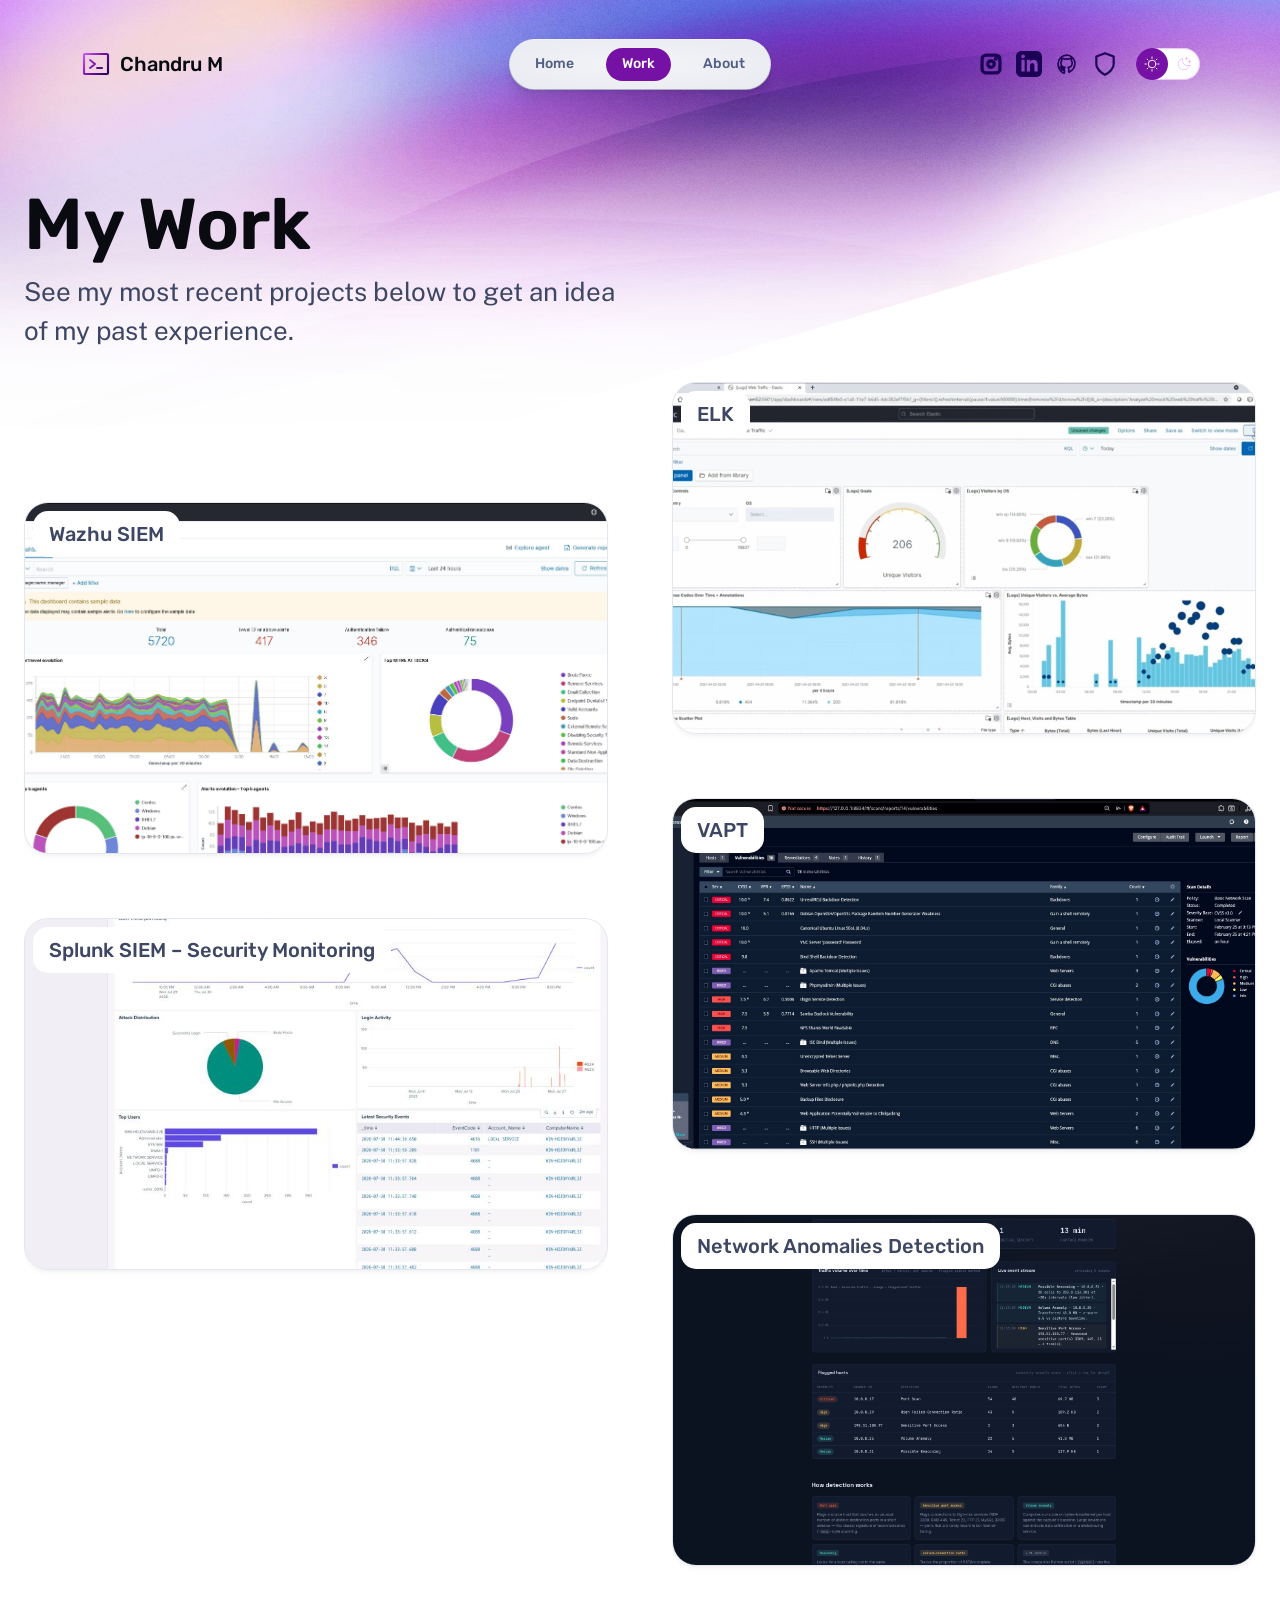
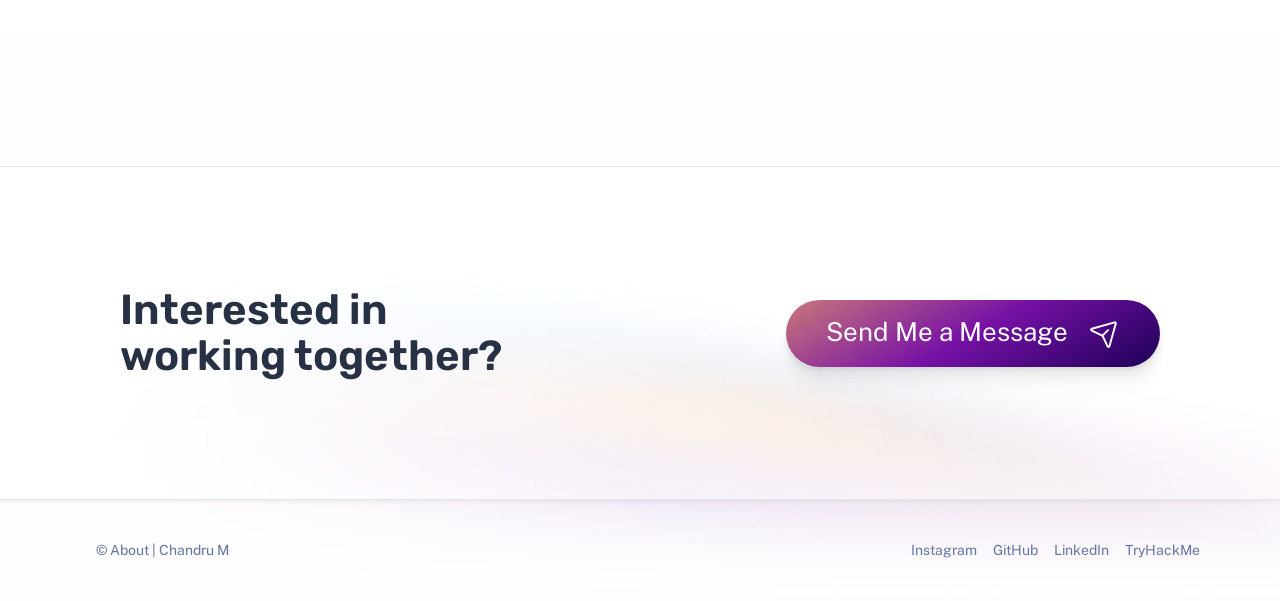
==== commit 3f3b0c89: "Final commit" ====
--- a/work/index.html
+++ b/work/index.html
@@ -740,6 +740,20 @@
                 />
               </a>
             </li>
+
+            <li>
+              <a class="card" href="/work/NAD" data-astro-cid-lgkm4u2a>
+                <span class="title" data-astro-cid-lgkm4u2a>Network Anomalies Detection</span>
+                <img
+                  src="/assets/NetworkAnomalyDetect.jpg"
+                  alt="Soft pink and baby blue water ripples together in a subtle texture."
+                  loading="lazy"
+                  decoding="async"
+                  data-astro-cid-lgkm4u2a
+                />
+              </a>
+            </li>
+
           </ul>
         </main>
         <aside data-astro-cid-rcdzuq3a>
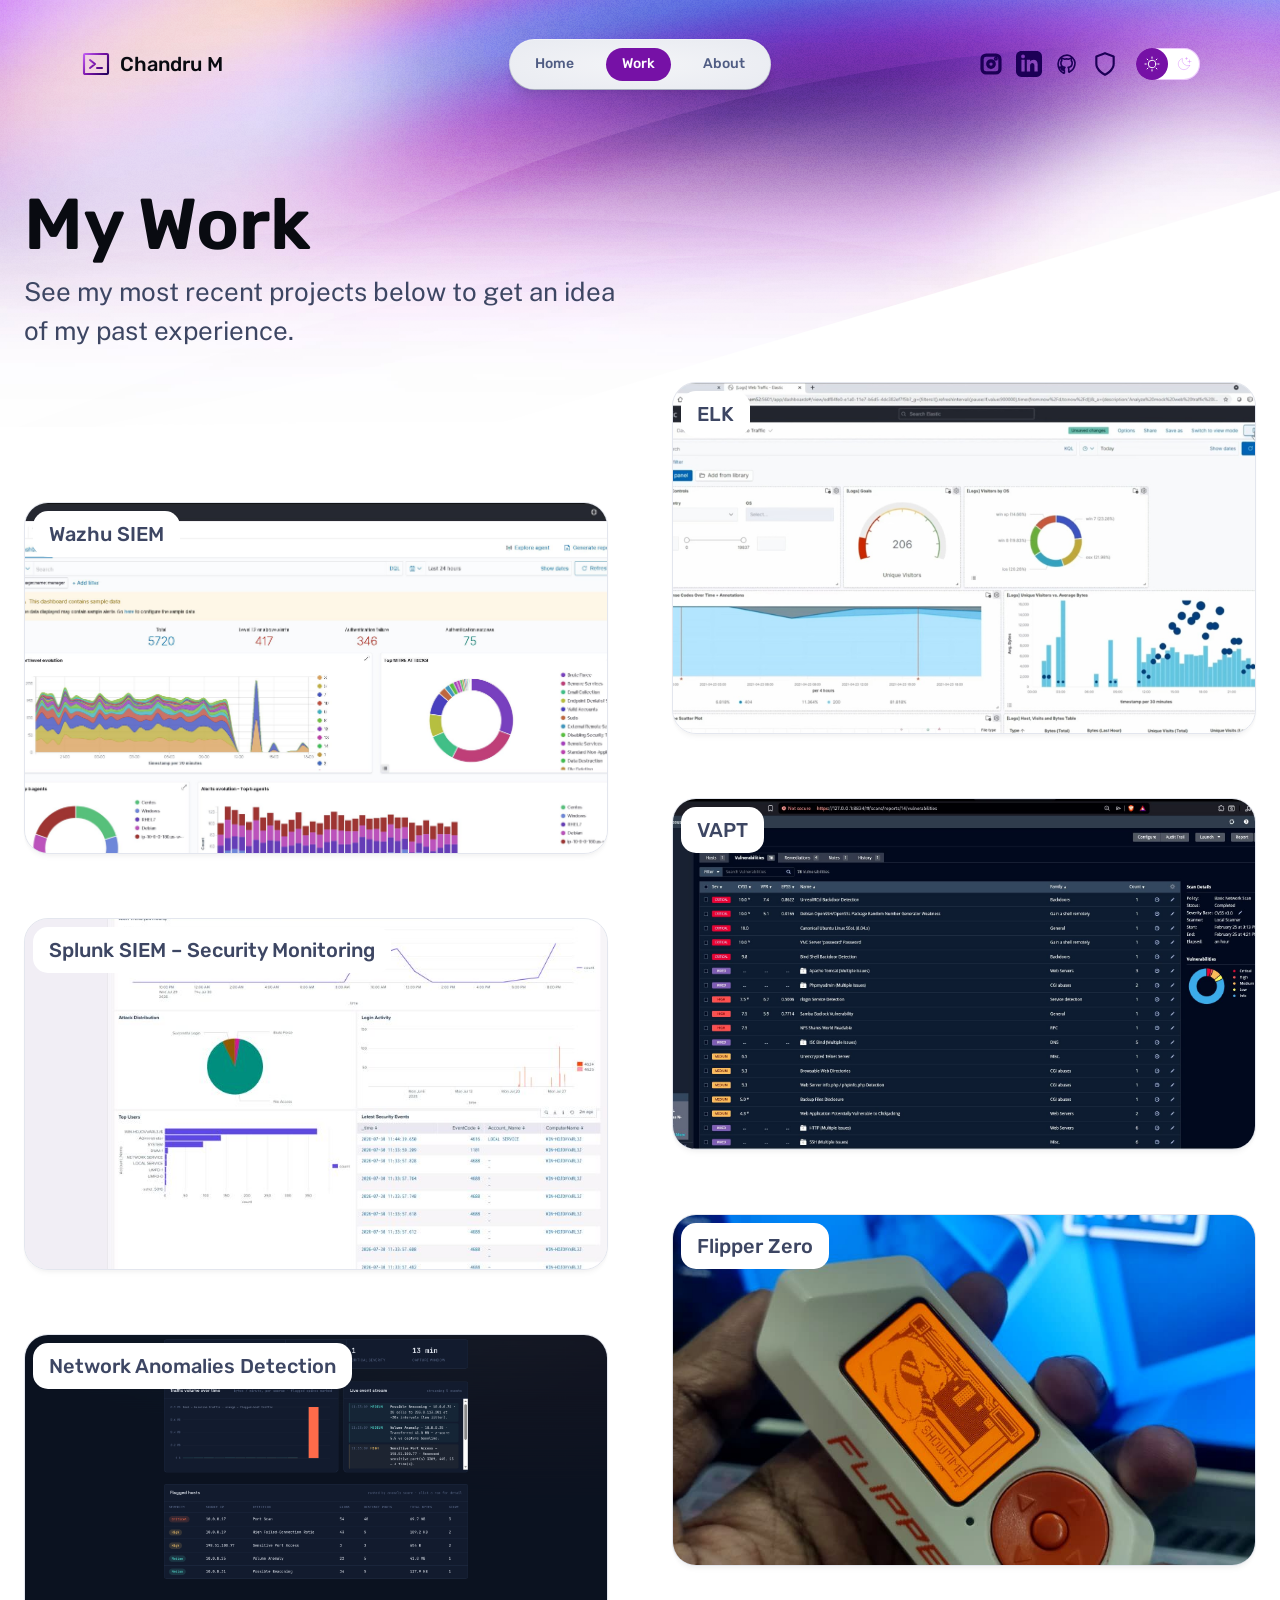
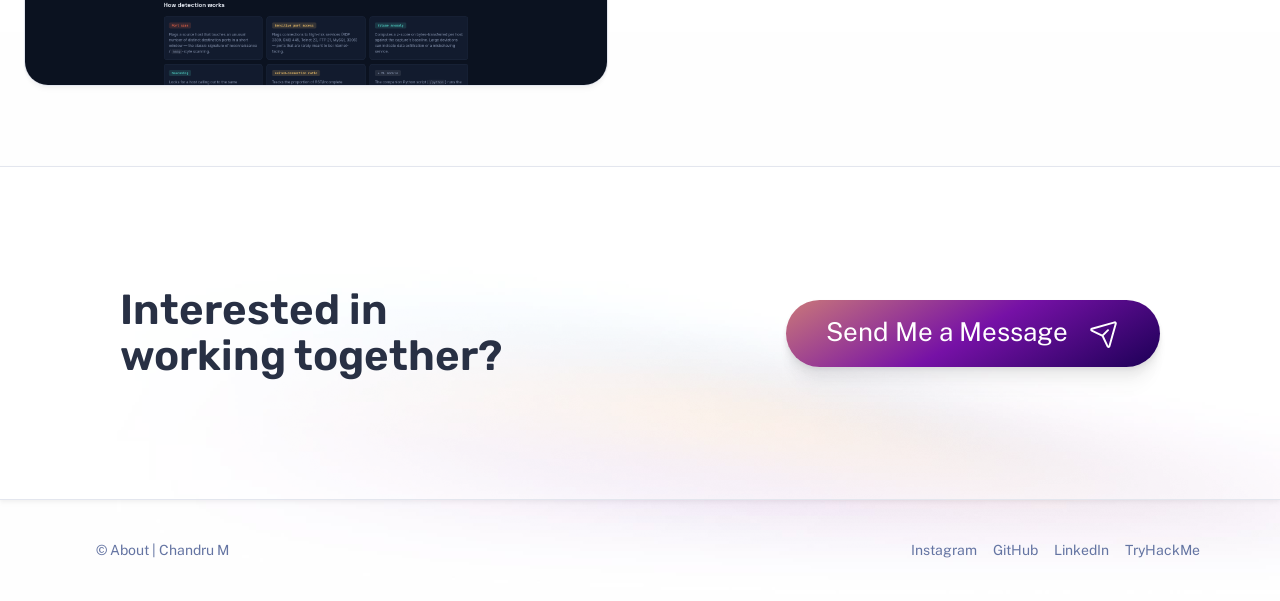
==== commit ae4f0fef: "commit" ====
--- a/work/index.html
+++ b/work/index.html
@@ -754,6 +754,20 @@
               </a>
             </li>
 
+            <li>
+              <a class="card" href="/work/flipper" data-astro-cid-lgkm4u2a>
+                <span class="title" data-astro-cid-lgkm4u2a>Flipper Zero
+                </span>
+                <img
+                  src="/assets/flipper1.jpg"
+                  alt="Soft pink and baby blue water ripples together in a subtle texture."
+                  loading="lazy"
+                  decoding="async"
+                  data-astro-cid-lgkm4u2a
+                />
+              </a>
+            </li>
+
           </ul>
         </main>
         <aside data-astro-cid-rcdzuq3a>
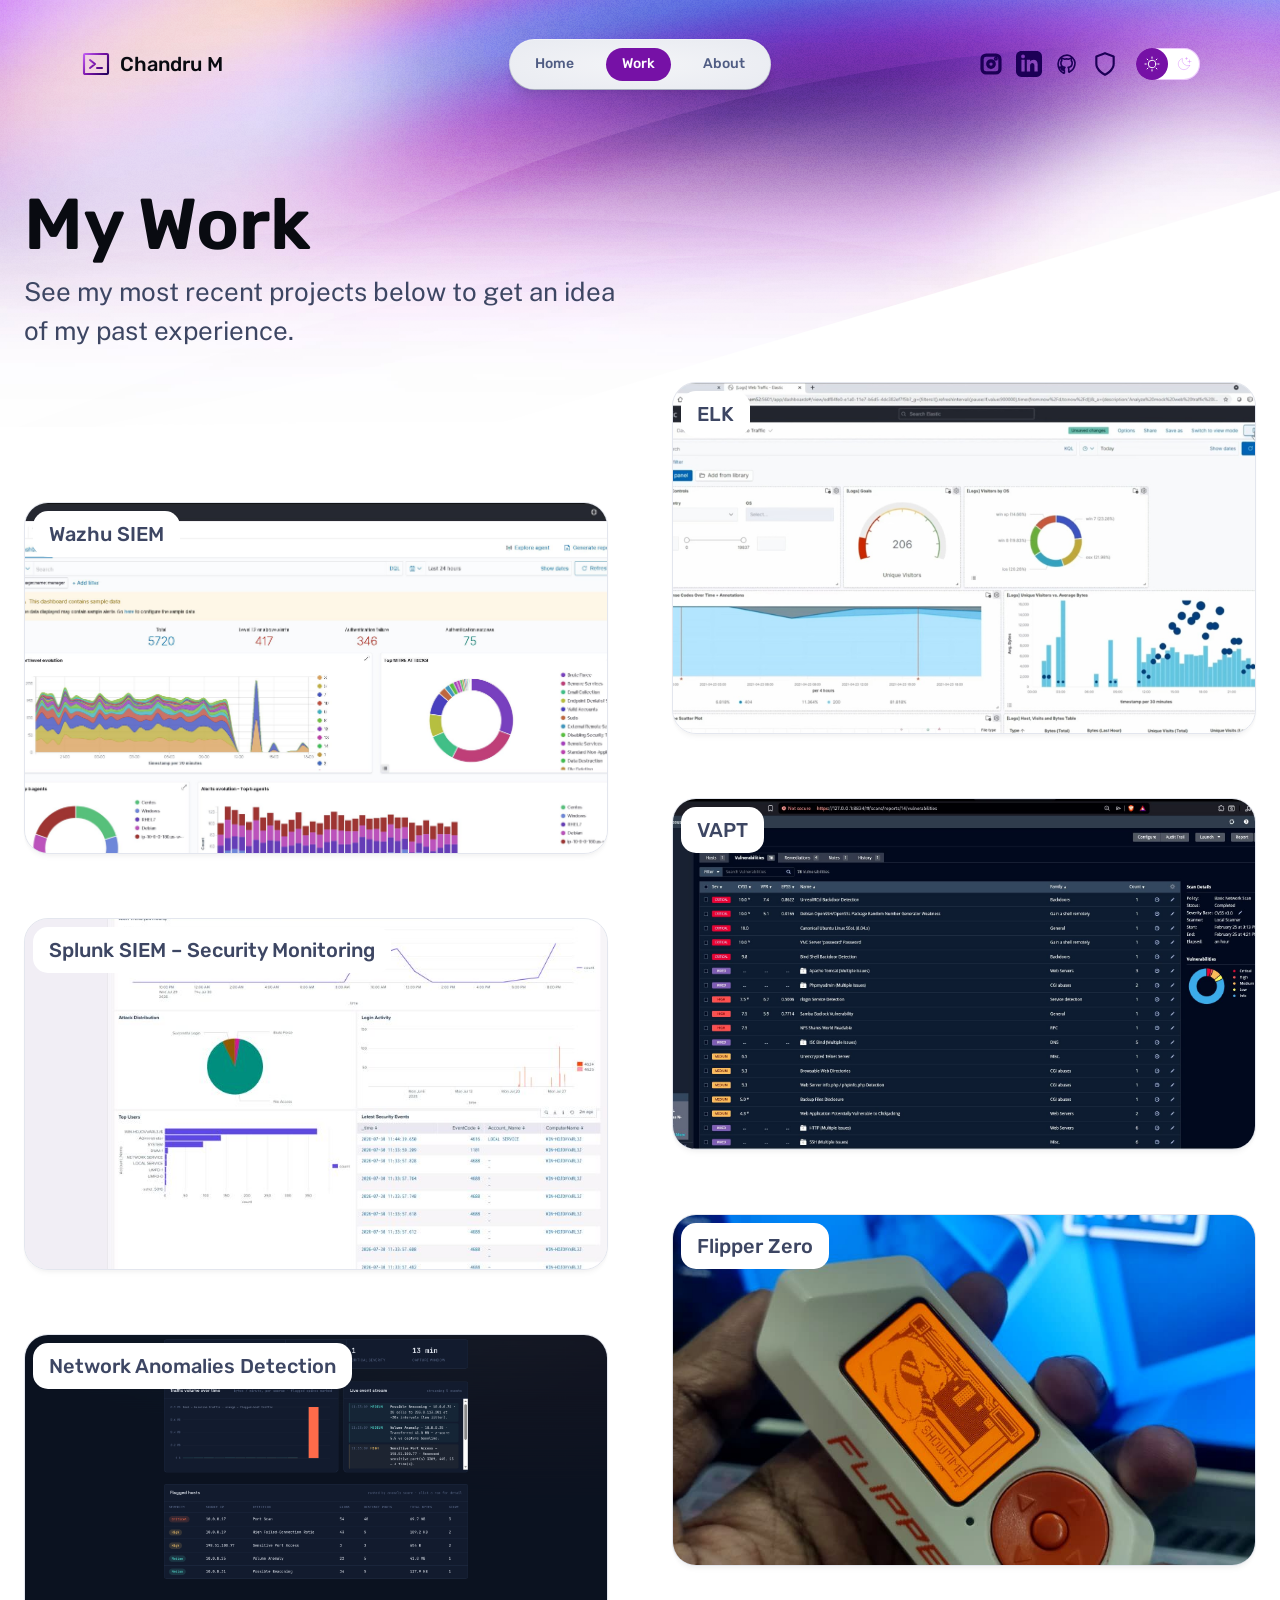
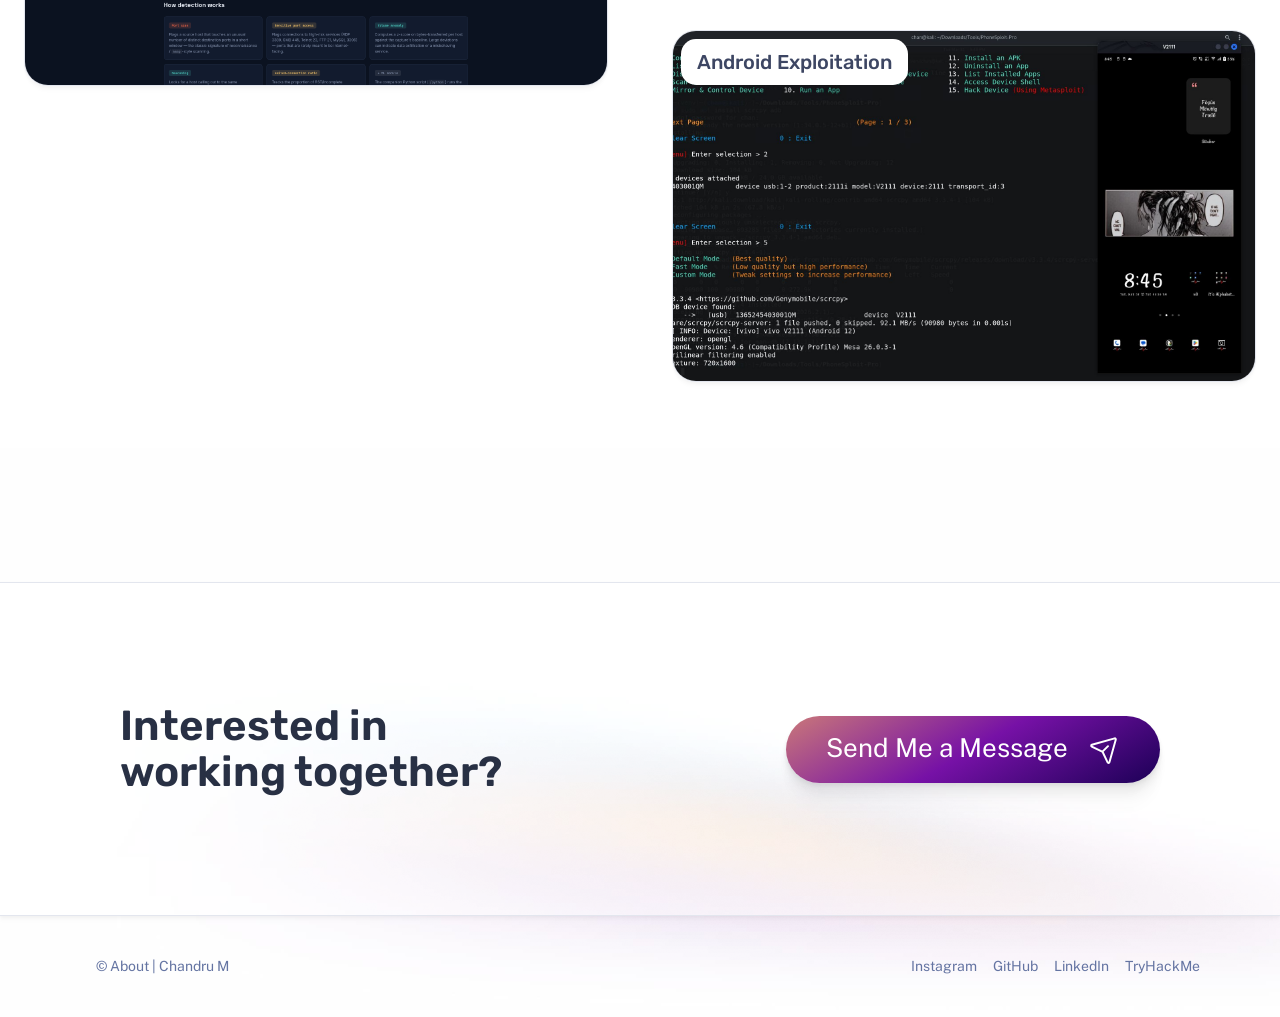
==== commit b8804f19: "commit" ====
--- a/work/index.html
+++ b/work/index.html
@@ -768,6 +768,20 @@
               </a>
             </li>
 
+            <li>
+              <a class="card" href="/work/mh" data-astro-cid-lgkm4u2a>
+                <span class="title" data-astro-cid-lgkm4u2a>Android Exploitation
+                </span>
+                <img
+                  src="/assets/mh.jpg"
+                  alt="Soft pink and baby blue water ripples together in a subtle texture."
+                  loading="lazy"
+                  decoding="async"
+                  data-astro-cid-lgkm4u2a
+                />
+              </a>
+            </li>
+
           </ul>
         </main>
         <aside data-astro-cid-rcdzuq3a>
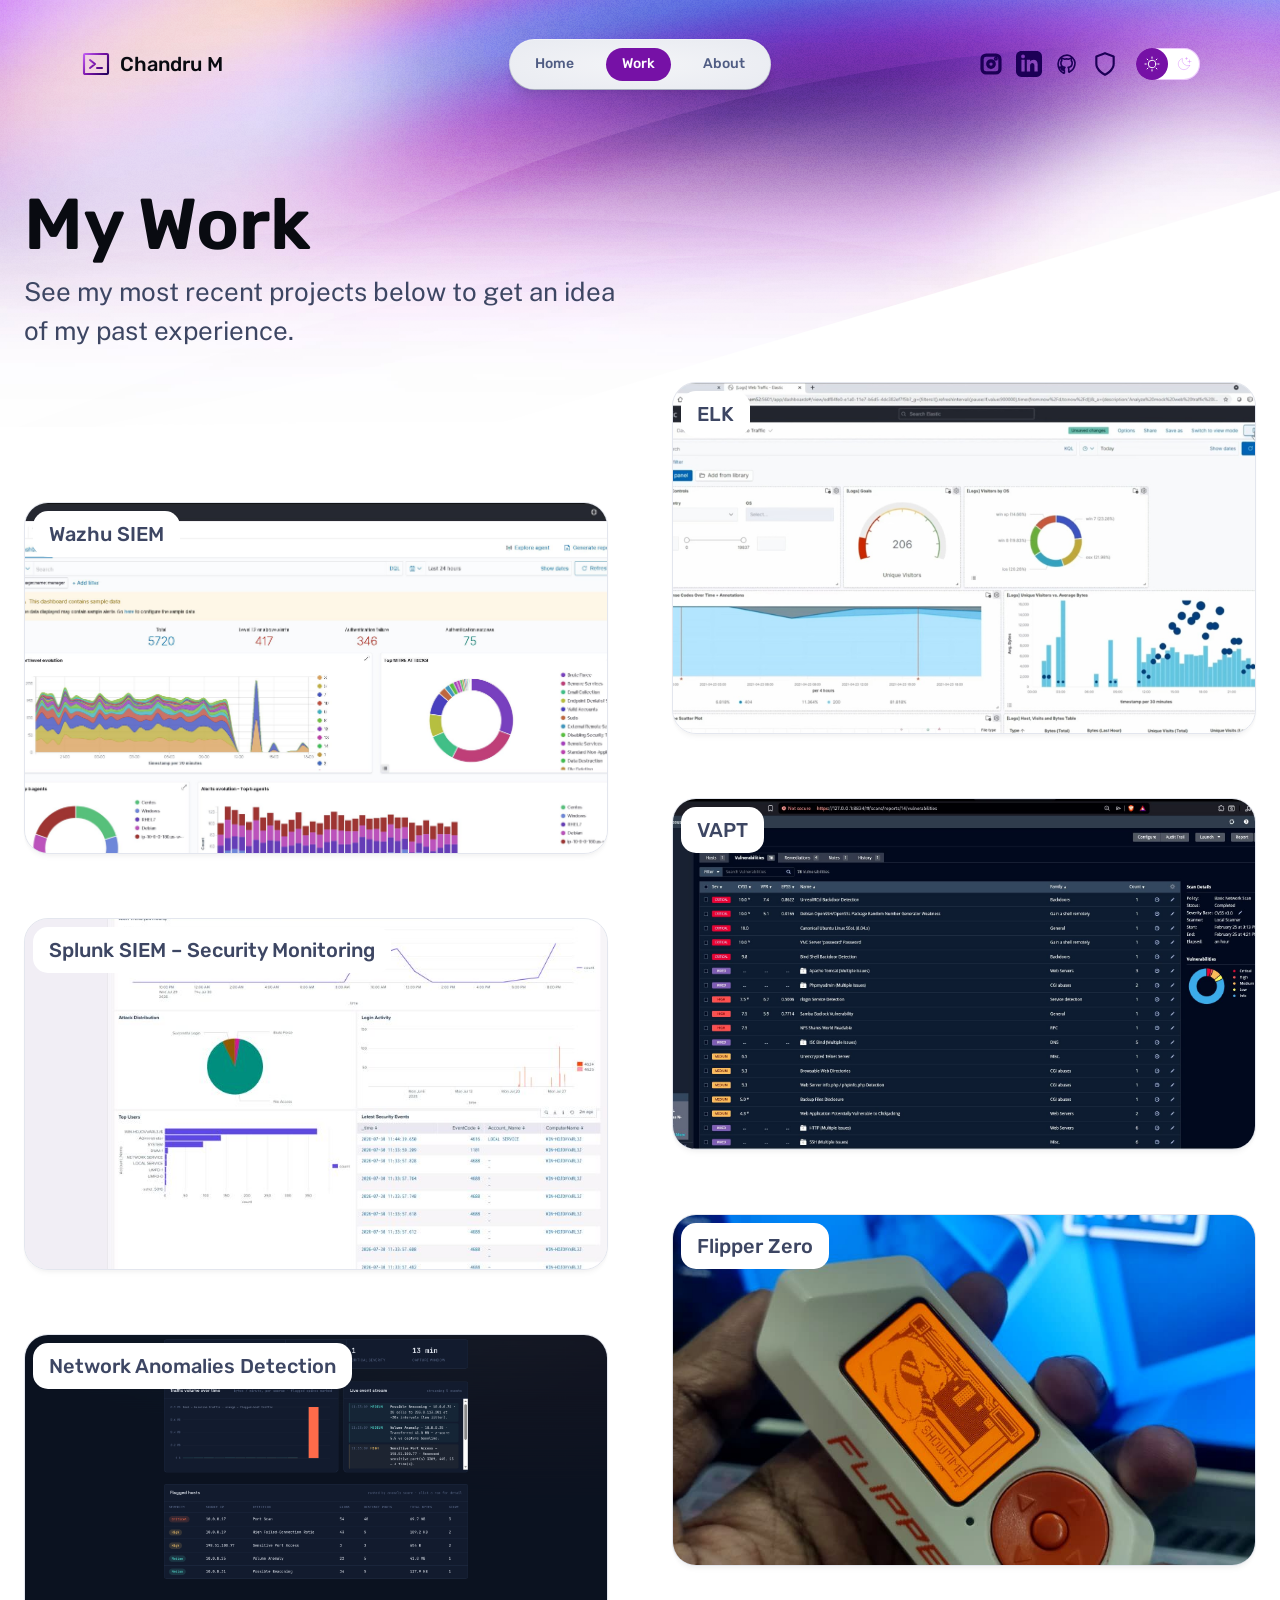
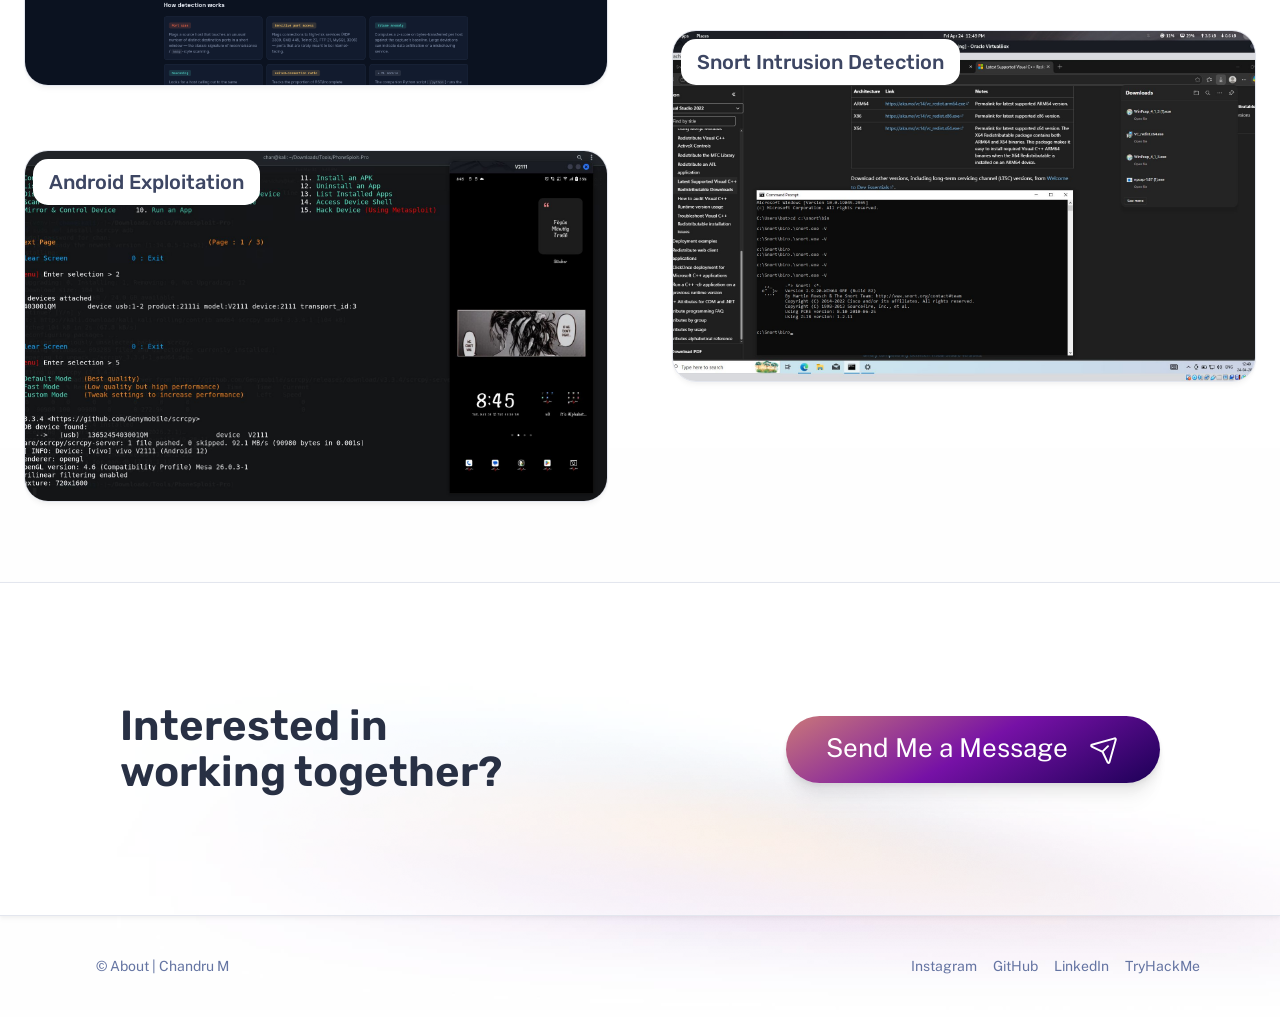
==== commit 938d7c3c: "snort commit" ====
--- a/work/index.html
+++ b/work/index.html
@@ -782,6 +782,21 @@
               </a>
             </li>
 
+            <li>
+              <a class="card" href="/work/snort" data-astro-cid-lgkm4u2a>
+                <span class="title" data-astro-cid-lgkm4u2a> Snort Intrusion Detection
+                </span>
+                <img
+                  src="/assets/snort.jpg"
+                  alt="Snort Intrusion Detection System configured on Windows."
+                  loading="lazy"
+                  decoding="async"
+                  data-astro-cid-lgkm4u2a
+                />
+              </a>
+            </li>
+
+
           </ul>
         </main>
         <aside data-astro-cid-rcdzuq3a>
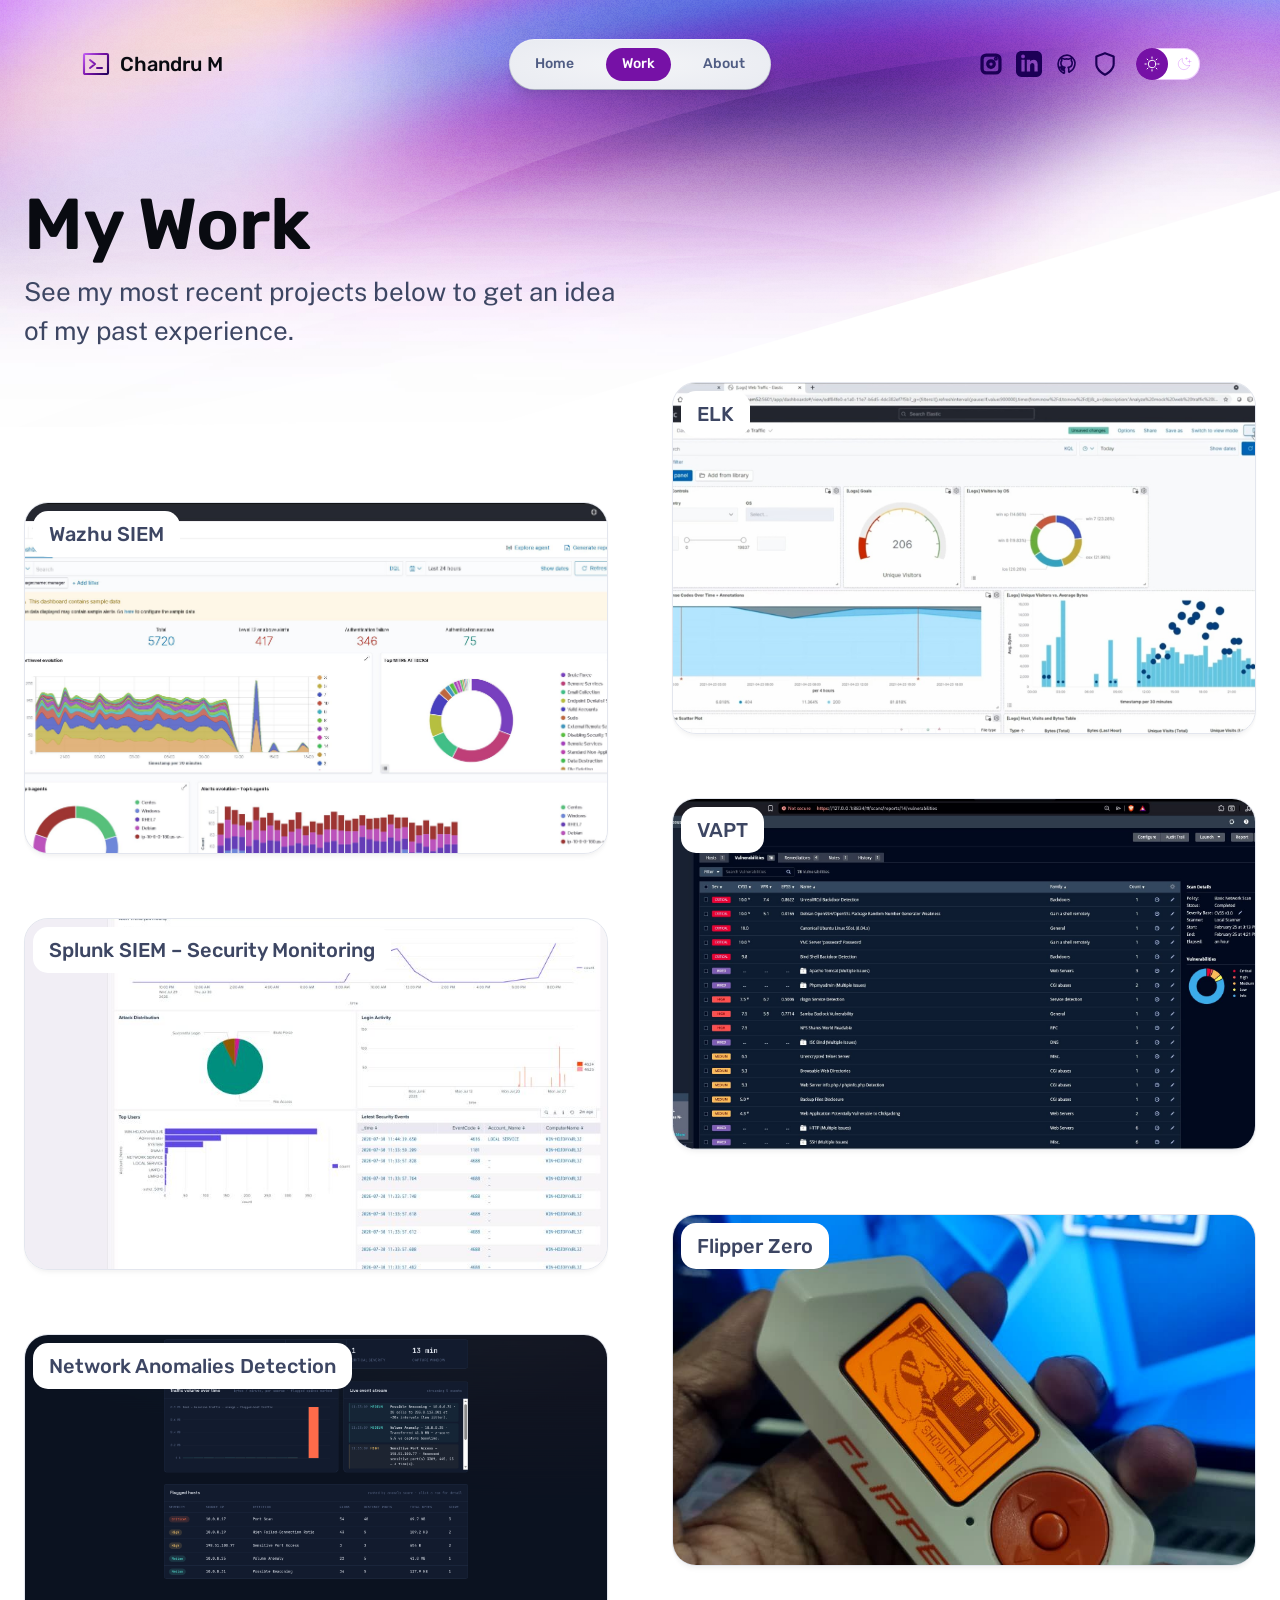
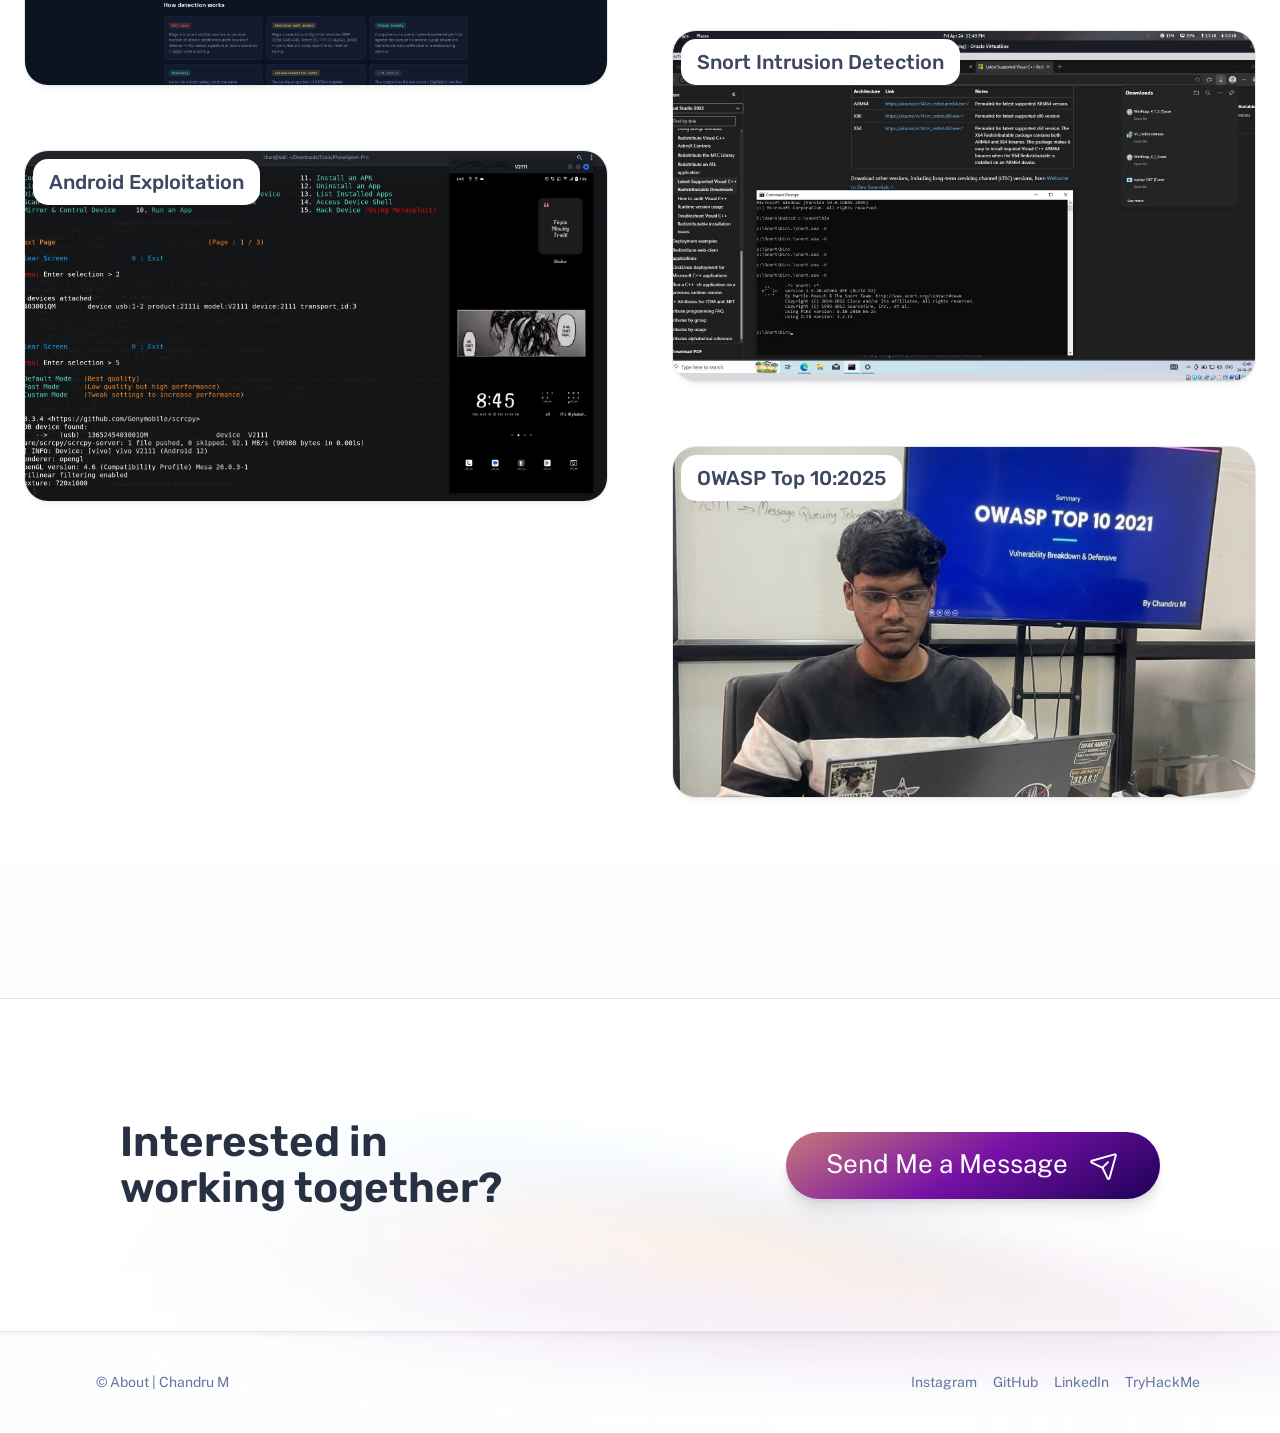
==== commit 42e632c1: "added owasp and css" ====
--- a/work/index.html
+++ b/work/index.html
@@ -796,6 +796,20 @@
               </a>
             </li>
 
+            <li>
+              <a class="card" href="/work/owasp" data-astro-cid-lgkm4u2a>
+                <span class="title" data-astro-cid-lgkm4u2a> OWASP Top 10:2025
+                </span>
+                <img
+                  src="/assets/owasp.jpg"
+                  alt="OWASP Top 10:2025 web application security"
+                  loading="lazy"
+                  decoding="async"
+                  data-astro-cid-lgkm4u2a
+                />
+              </a>
+            </li>
+
 
           </ul>
         </main>
--- a/_astro/about.C0K0_6nf.css
+++ b/_astro/about.C0K0_6nf.css
@@ -646,4 +646,13 @@
         background-blend-mode: none;
         --bg-gradient-size: none
     }
-}+}
+
+
+
+
+
+
+
+
+
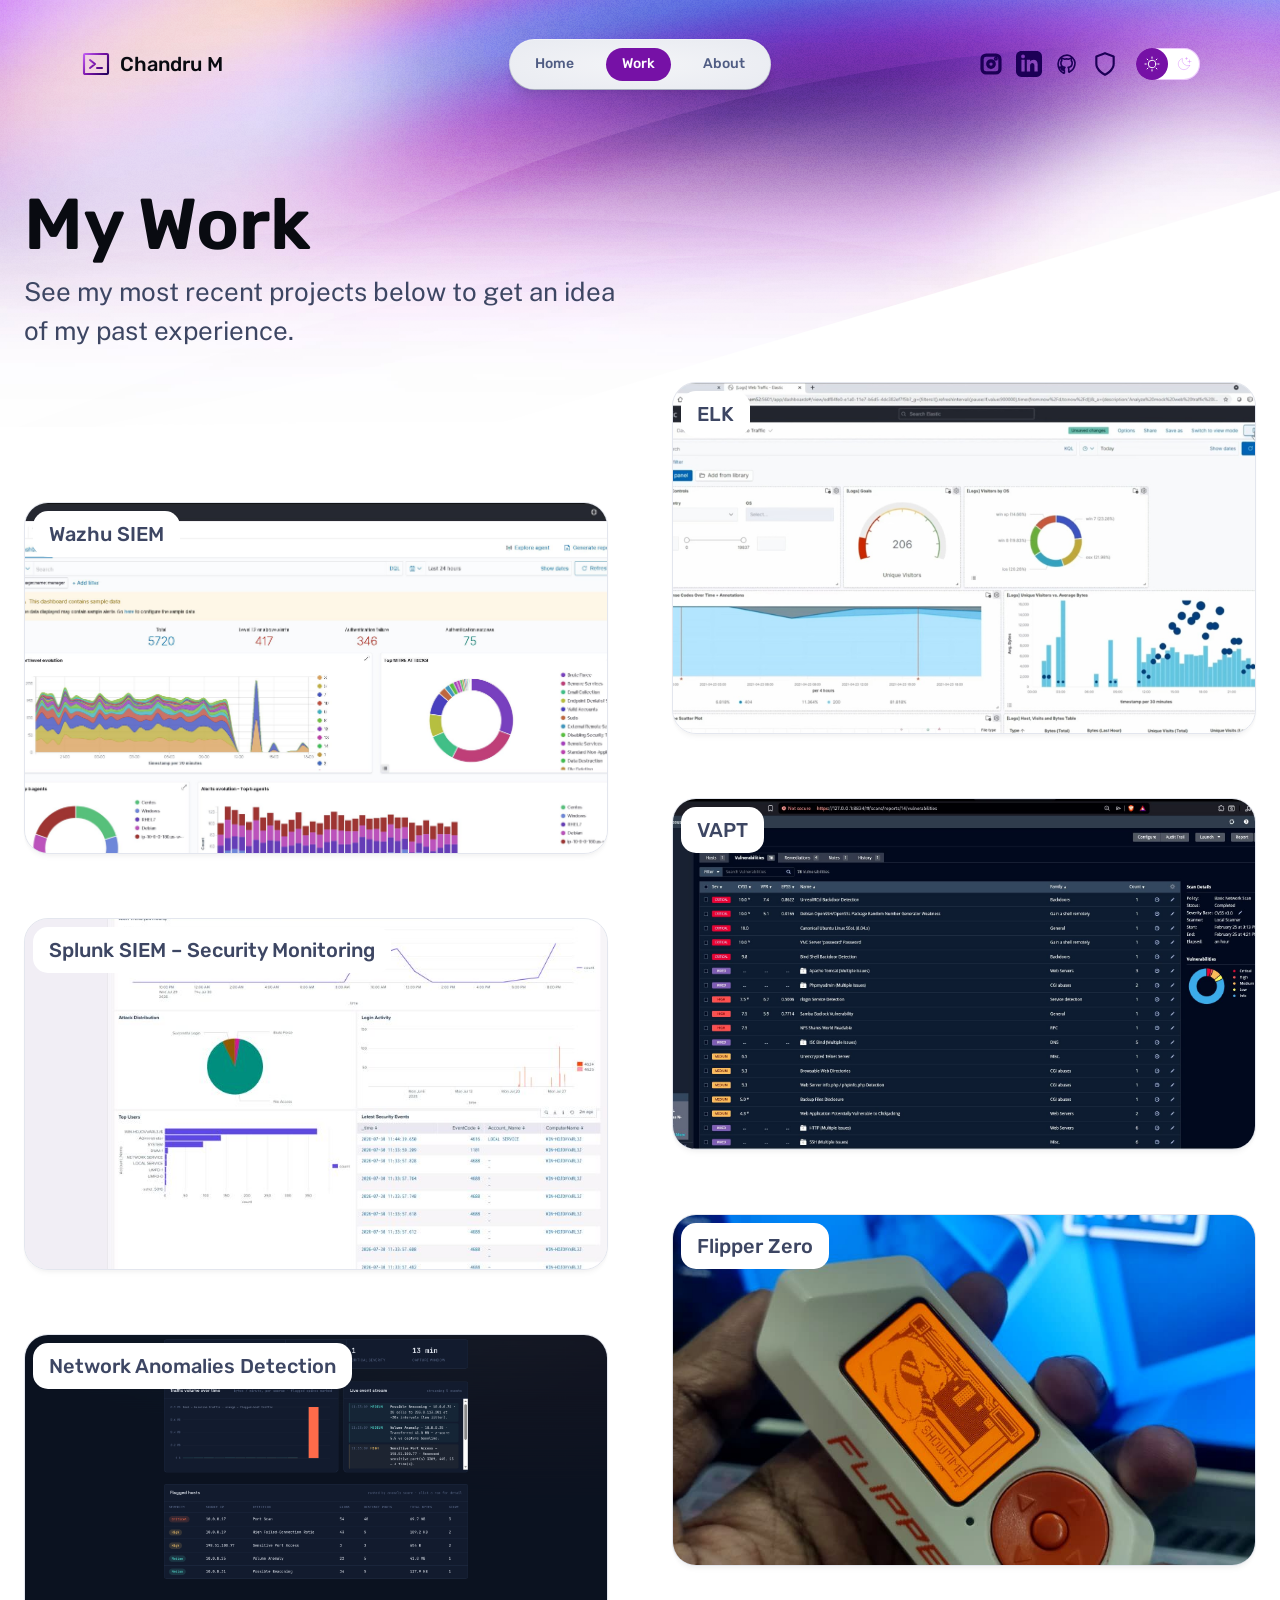
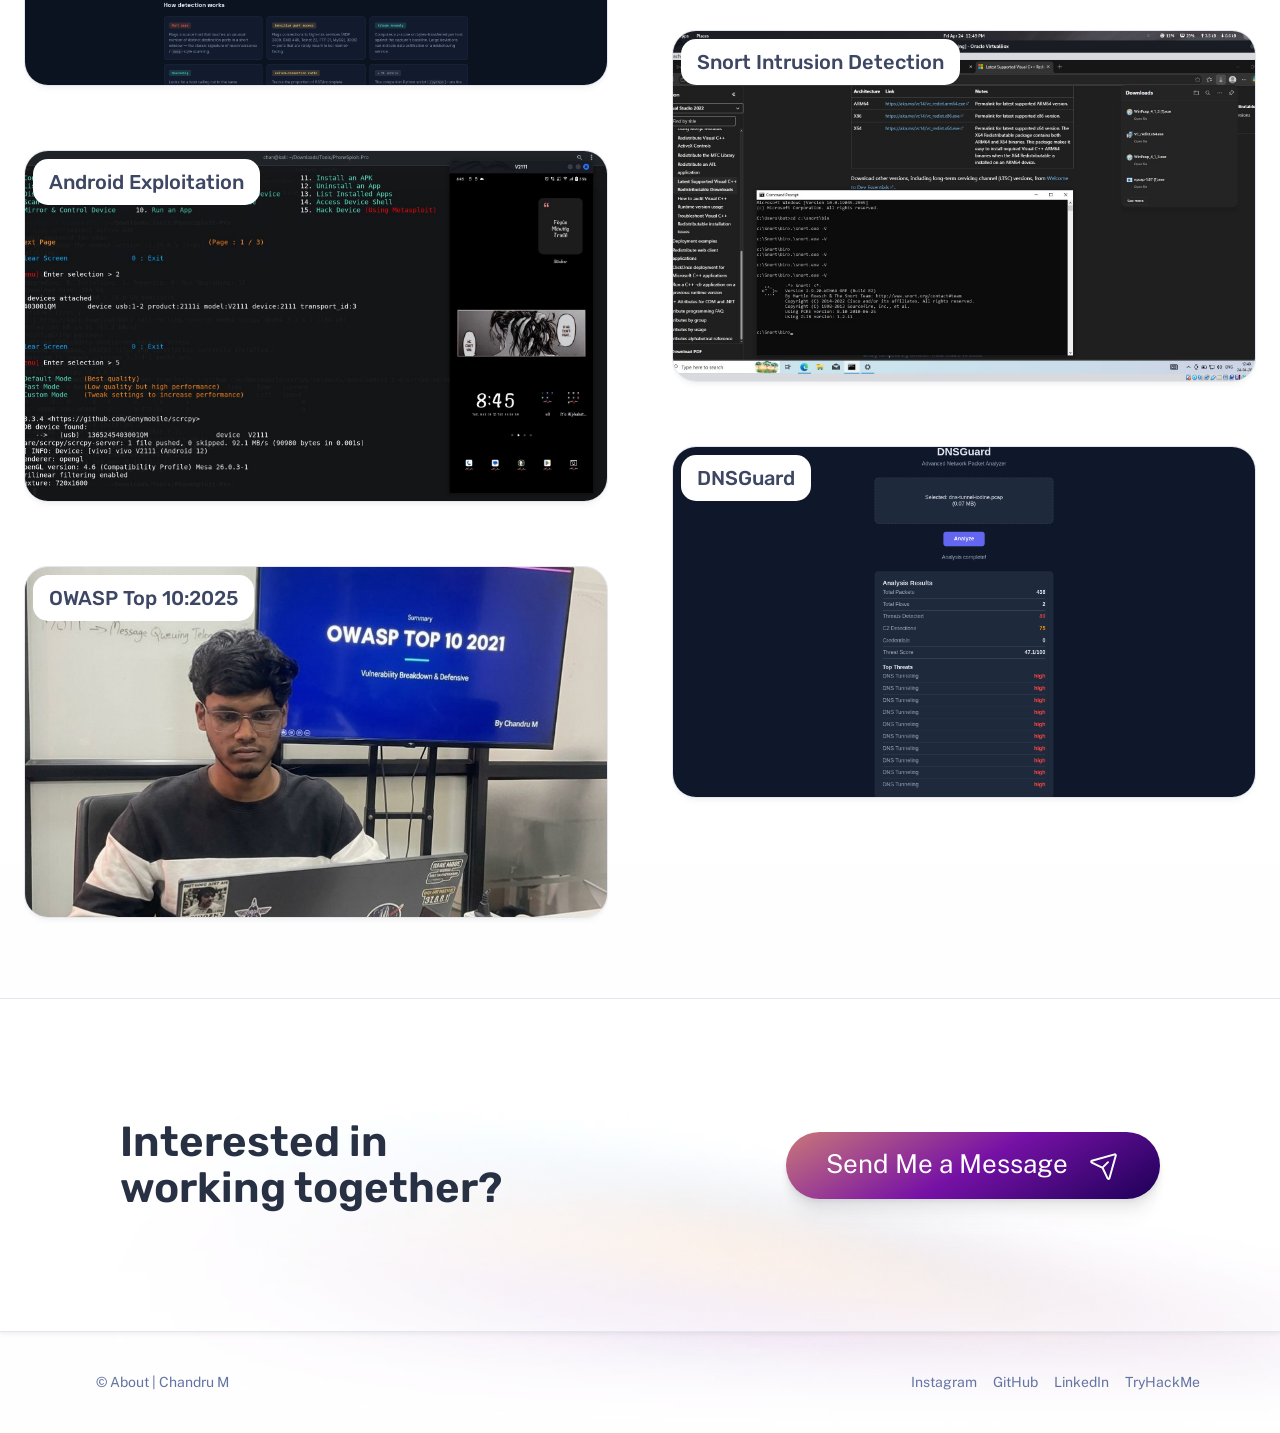
==== commit 62f99af8: "dnsguard added" ====
--- a/work/index.html
+++ b/work/index.html
@@ -810,6 +810,20 @@
               </a>
             </li>
 
+            <li>
+              <a class="card" href="/work/dns" data-astro-cid-lgkm4u2a>
+                <span class="title" data-astro-cid-lgkm4u2a> DNSGuard
+                </span>
+                <img
+                  src="/assets/dns.jpg"
+                  alt="DNSGuard DNS threat detection analysis"
+                  loading="lazy"
+                  decoding="async"
+                  data-astro-cid-lgkm4u2a
+                />
+              </a>
+            </li>
+
 
           </ul>
         </main>
--- a/_astro/about.C0K0_6nf.css
+++ b/_astro/about.C0K0_6nf.css
@@ -656,3 +656,15 @@
 
 
 
+.roles {
+  display: flex;
+  flex-wrap: wrap;
+  gap: 0.5rem;
+}
+
+.resume-pill {
+  flex-basis: auto;
+  justify-content: center;
+  text-decoration: none;
+  cursor: pointer;
+}
